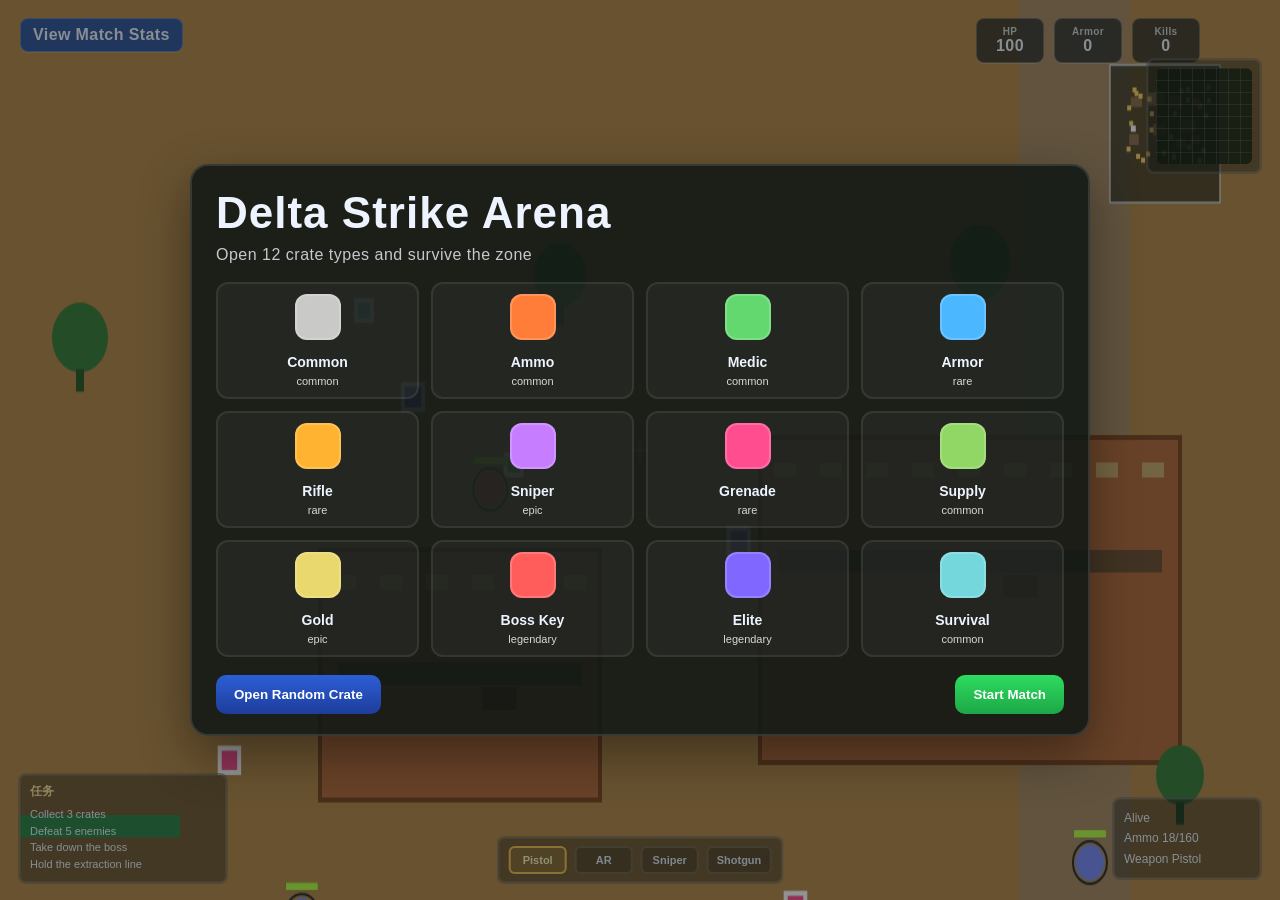
==== index.html @ 20d592be "Create a clean, deployable static Pages game project with correct filenames so GitHub Pages can buil" ====
<!DOCTYPE html>
<html lang="en">
  <head>
    <meta charset="UTF-8" />
    <meta name="viewport" content="width=device-width, initial-scale=1.0" />
    <title>Delta Strike Arena</title>
    <link rel="stylesheet" href="style.css" />
  </head>
  <body>
    <div id="game-shell">
      <canvas id="gameCanvas" width="1280" height="720"></canvas>

      <div id="hud" class="hidden-on-menu">
        <div class="top-left btn">View Match Stats</div>

        <div class="top-right stats-row">
          <div class="mini-stat"><span class="label">HP</span><span id="hpValue">100</span></div>
          <div class="mini-stat"><span class="label">Armor</span><span id="armorValue">0</span></div>
          <div class="mini-stat"><span class="label">Kills</span><span id="killValue">0</span></div>
        </div>

        <div id="missionBox" class="panel-box mission-box">
          <div class="panel-title">任务</div>
          <ul id="missionList"></ul>
        </div>

        <div class="weapon-bar panel-box">
          <div class="weapon-slot active" data-slot="0">Pistol</div>
          <div class="weapon-slot" data-slot="1">AR</div>
          <div class="weapon-slot" data-slot="2">Sniper</div>
          <div class="weapon-slot" data-slot="3">Shotgun</div>
        </div>

        <div class="side-panel panel-box">
          <div class="map-panel" id="mapPanel"></div>
        </div>

        <div class="status-panel panel-box">
          <div>Alive</div>
          <div>Ammo <span id="ammoValue">18</span></div>
          <div>Weapon <span id="weaponLabel">Pistol</span></div>
        </div>
      </div>

      <div id="startMenu" class="overlay visible">
        <div class="menu-panel">
          <h1>Delta Strike Arena</h1>
          <p class="subtitle">Open 12 crate types and survive the zone</p>

          <div id="crateList" class="crate-list"></div>

          <div class="menu-actions">
            <button id="openRandomBtn">Open Random Crate</button>
            <button id="startBtn" class="primary">Start Match</button>
          </div>
        </div>
      </div>

      <div id="gameOver" class="overlay hidden">
        <div class="menu-panel small-panel">
          <h2>Mission Failed</h2>
          <p id="gameOverText">You were eliminated.</p>
          <button id="restartBtn" class="primary">Retry</button>
        </div>
      </div>

      <div id="crateAnim" class="crate-anim hidden">
        <div class="crate-box">
          <div class="crate-lid"></div>
          <div class="crate-icon" id="crateAnimIcon"></div>
          <div class="crate-name" id="crateAnimName">Supply Crate</div>
          <div class="crate-reward" id="crateAnimReward">+ Ammo</div>
        </div>
      </div>
    </div>

    <script src="game.js"></script>
  </body>
</html>
---- style.css ----
:root {
  --bg-green: #7dc452;
  --panel-dark: rgba(20, 28, 25, 0.46);
  --panel-bright: rgba(43, 98, 185, 0.78);
  --gold: #ffca5d;
  --ui-line: rgba(255, 255, 255, 0.18);
  --text: #edf4ff;
}

* { box-sizing: border-box; }

html, body {
  margin: 0;
  width: 100%;
  height: 100%;
  overflow: hidden;
  background: #0c1a13;
  color: var(--text);
  font-family: Arial, Helvetica, sans-serif;
}

#game-shell {
  position: relative;
  width: 100vw;
  height: 100vh;
  background: linear-gradient(#8dc760, #7ec050);
}

#gameCanvas {
  display: block;
  width: 100vw;
  height: 100vh;
  background: #8ecf65;
}

#hud {
  position: absolute;
  inset: 0;
  pointer-events: none;
}

.top-left {
  position: absolute;
  top: 18px;
  left: 20px;
  z-index: 20;
}

.top-right {
  position: absolute;
  top: 18px;
  right: 80px;
  display: flex;
  gap: 10px;
  z-index: 20;
}

.stats-row {
  display: flex;
  align-items: center;
}

.btn,
.mini-stat {
  background: rgba(38, 81, 168, 0.9);
  border: 1px solid rgba(255,255,255,0.22);
  border-radius: 8px;
  color: var(--text);
  padding: 7px 12px;
  font-weight: 700;
  letter-spacing: 0.4px;
  box-shadow: 0 1px 0 rgba(255,255,255,0.16);
}

.mini-stat {
  min-width: 68px;
  text-align: center;
  background: rgba(26, 32, 37, 0.7);
}

.mini-stat .label {
  display: block;
  font-size: 10px;
  opacity: 0.82;
}

.panel-box {
  background: rgba(19, 25, 25, 0.42);
  border: 2px solid var(--ui-line);
  border-radius: 8px;
  box-shadow: inset 0 0 0 1px rgba(255,255,255,0.08);
}

.mission-box {
  position: absolute;
  left: 18px;
  bottom: 16px;
  width: 210px;
  padding: 8px 10px 10px;
  z-index: 20;
}

.panel-title {
  margin-bottom: 6px;
  font-size: 12px;
  font-weight: 700;
  color: #ffe59d;
}

#missionList {
  margin: 0;
  padding: 0;
  list-style: none;
  font-size: 11px;
  line-height: 1.5;
}

#missionList li.done {
  color: #9ef07c;
}

.weapon-bar {
  position: absolute;
  left: 50%;
  bottom: 16px;
  transform: translateX(-50%);
  display: flex;
  gap: 8px;
  padding: 8px 10px;
  pointer-events: auto;
  z-index: 20;
}

.weapon-slot {
  min-width: 58px;
  text-align: center;
  padding: 6px 8px;
  border-radius: 6px;
  border: 2px solid rgba(255,255,255,0.14);
  background: rgba(7, 13, 14, 0.2);
  color: #dfe7f5;
  font-size: 11px;
  font-weight: 700;
  cursor: pointer;
}

.weapon-slot.active {
  background: rgba(255, 196, 61, 0.18);
  border-color: rgba(255, 202, 93, 0.9);
  color: #fff5c7;
}

.side-panel {
  position: absolute;
  right: 18px;
  top: 58px;
  width: 116px;
  height: 116px;
  padding: 8px;
  z-index: 20;
}

.map-panel {
  width: 100%;
  height: 100%;
  border-radius: 6px;
  background:
    linear-gradient(rgba(255,255,255,0.12) 1px, transparent 1px),
    linear-gradient(90deg, rgba(255,255,255,0.12) 1px, transparent 1px),
    rgba(20, 32, 18, 0.8);
  background-size: 12px 12px, 12px 12px, 100% 100%;
  position: relative;
  overflow: hidden;
}

.map-panel::before,
.map-panel::after {
  content: "";
  position: absolute;
  inset: 0;
}

.status-panel {
  position: absolute;
  right: 18px;
  bottom: 20px;
  width: 150px;
  padding: 9px 10px;
  z-index: 20;
  font-size: 12px;
  line-height: 1.7;
}

.overlay {
  position: absolute;
  inset: 0;
  display: flex;
  align-items: center;
  justify-content: center;
  background: rgba(11, 16, 15, 0.45);
  z-index: 30;
}

.overlay.hidden {
  display: none;
}

.menu-panel {
  width: min(900px, 82vw);
  background: rgba(18, 25, 21, 0.88);
  border-radius: 18px;
  border: 2px solid rgba(255,255,255,0.12);
  box-shadow: 0 18px 50px rgba(0, 0, 0, 0.38);
  padding: 22px 24px 20px;
}

.menu-panel h1,
.menu-panel h2 {
  margin: 0 0 8px;
  font-size: clamp(28px, 4vw, 44px);
  letter-spacing: 1px;
}

.subtitle {
  margin: 0 0 18px;
  opacity: 0.8;
  letter-spacing: 0.5px;
}

.crate-list {
  display: grid;
  grid-template-columns: repeat(4, minmax(130px, 1fr));
  gap: 12px;
}

.crate-card {
  background: rgba(255,255,255,0.04);
  border: 2px solid rgba(255,255,255,0.08);
  border-radius: 12px;
  padding: 10px 8px;
  text-align: center;
  cursor: pointer;
  transition: transform 0.18s ease, border-color 0.18s ease, box-shadow 0.18s ease;
}

.crate-card:hover {
  transform: translateY(-2px);
  border-color: rgba(255, 214, 96, 0.9);
  box-shadow: 0 8px 16px rgba(255, 214, 96, 0.14);
}

.crate-icon {
  width: 42px;
  height: 42px;
  display: inline-block;
  border-radius: 12px;
  box-shadow: inset 0 0 0 2px rgba(255,255,255,0.12);
  margin-bottom: 8px;
}

.crate-card h3 {
  margin: 0 0 5px;
  font-size: 14px;
}

.crate-card p {
  margin: 0;
  color: rgba(255,255,255,0.82);
  font-size: 11px;
}

.menu-actions {
  display: flex;
  justify-content: space-between;
  gap: 12px;
  margin-top: 18px;
}

button {
  border: none;
  border-radius: 10px;
  padding: 12px 18px;
  font-weight: 700;
  color: white;
  background: linear-gradient(#2d5ed6, #1d3d9b);
  cursor: pointer;
}

button.primary {
  background: linear-gradient(#2ddc5f, #1da747);
}

button:hover {
  filter: brightness(1.08);
}

.small-panel {
  width: 420px;
}

.crate-anim {
  position: absolute;
  inset: 0;
  display: flex;
  align-items: center;
  justify-content: center;
  pointer-events: none;
  z-index: 40;
}

.crate-anim.hidden {
  display: none;
}

.crate-box {
  position: relative;
  width: 160px;
  height: 130px;
  background: linear-gradient(#c58b3e, #8f5627);
  border: 3px solid rgba(255,255,255,0.18);
  border-radius: 12px;
  box-shadow: 0 20px 50px rgba(0,0,0,0.25);
  display: flex;
  align-items: center;
  justify-content: center;
  flex-direction: column;
  transform-origin: center;
  animation: crateOpen 1.1s ease forwards;
}

.crate-lid {
  position: absolute;
  top: -18px;
  left: 12px;
  right: 12px;
  height: 26px;
  border-radius: 8px;
  background: linear-gradient(#d7a657, #9a6427);
  box-shadow: inset 0 0 0 2px rgba(255,255,255,0.12);
  transform-origin: center bottom;
  animation: crateLid 1.1s ease forwards;
}

.crate-icon {
  width: 46px;
  height: 46px;
  border-radius: 12px;
  background: linear-gradient(#7ae2ff, #2fa0ff);
  box-shadow: inset 0 0 0 2px rgba(255,255,255,0.18);
  margin-bottom: 10px;
}

.crate-name {
  font-weight: 700;
  font-size: 14px;
  color: #fffde9;
}

.crate-reward {
  font-size: 12px;
  color: #f8f7d4;
  margin-top: 4px;
}

@keyframes crateOpen {
  0% { transform: scale(0.6) translateY(18px); opacity: 0; }
  20% { opacity: 1; }
  40% { transform: scale(1.04) rotate(-2deg); }
  70% { transform: scale(1) rotate(2deg); }
  100% { transform: scale(1) translateY(0); opacity: 1; }
}

@keyframes crateLid {
  0% { transform: rotate(0deg); }
  30% { transform: rotate(-50deg) translateX(-8px); }
  100% { transform: rotate(-58deg) translate(-12px, -5px); }
}

@media (max-width: 900px) {
  .crate-list { grid-template-columns: repeat(2, minmax(120px, 1fr)); }
}
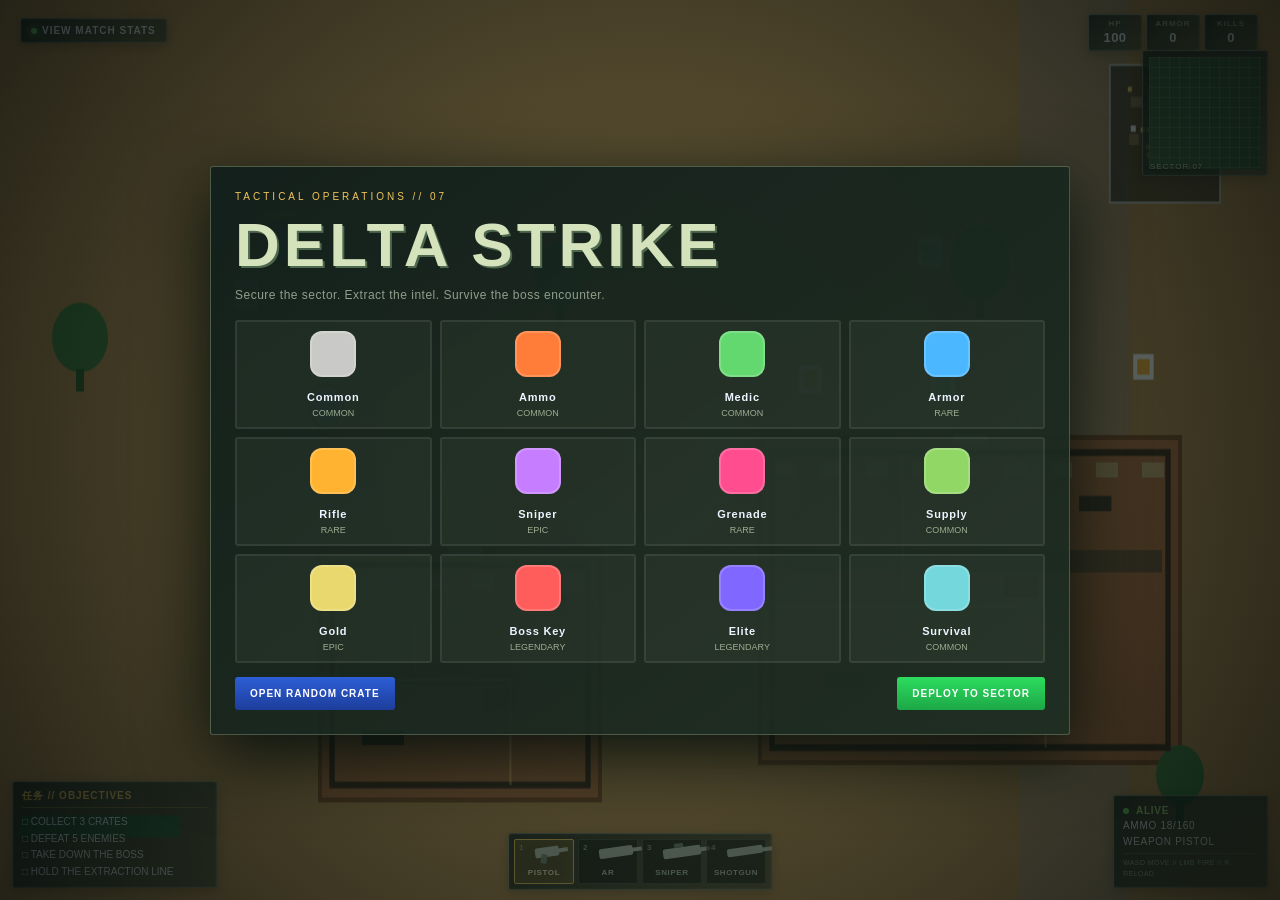
==== commit 1c3aed33: "Refine tactical visual style with realistic room plans, battlefield cover, compact HUD, weapon glyph" ====
--- a/index.html
+++ b/index.html
@@ -1,79 +1,37 @@
 <!DOCTYPE html>
 <html lang="en">
-  <head>
-    <meta charset="UTF-8" />
-    <meta name="viewport" content="width=device-width, initial-scale=1.0" />
-    <title>Delta Strike Arena</title>
-    <link rel="stylesheet" href="style.css" />
-  </head>
-  <body>
-    <div id="game-shell">
-      <canvas id="gameCanvas" width="1280" height="720"></canvas>
-
-      <div id="hud" class="hidden-on-menu">
-        <div class="top-left btn">View Match Stats</div>
-
-        <div class="top-right stats-row">
-          <div class="mini-stat"><span class="label">HP</span><span id="hpValue">100</span></div>
-          <div class="mini-stat"><span class="label">Armor</span><span id="armorValue">0</span></div>
-          <div class="mini-stat"><span class="label">Kills</span><span id="killValue">0</span></div>
-        </div>
-
-        <div id="missionBox" class="panel-box mission-box">
-          <div class="panel-title">任务</div>
-          <ul id="missionList"></ul>
-        </div>
-
-        <div class="weapon-bar panel-box">
-          <div class="weapon-slot active" data-slot="0">Pistol</div>
-          <div class="weapon-slot" data-slot="1">AR</div>
-          <div class="weapon-slot" data-slot="2">Sniper</div>
-          <div class="weapon-slot" data-slot="3">Shotgun</div>
-        </div>
-
-        <div class="side-panel panel-box">
-          <div class="map-panel" id="mapPanel"></div>
-        </div>
-
-        <div class="status-panel panel-box">
-          <div>Alive</div>
-          <div>Ammo <span id="ammoValue">18</span></div>
-          <div>Weapon <span id="weaponLabel">Pistol</span></div>
-        </div>
+<head>
+  <meta charset="UTF-8" />
+  <meta name="viewport" content="width=device-width, initial-scale=1.0" />
+  <title>Delta Strike Arena</title>
+  <link rel="stylesheet" href="style.css" />
+  <link rel="stylesheet" href="tactical.css" />
+</head>
+<body>
+  <div id="game-shell">
+    <canvas id="gameCanvas" width="1280" height="720"></canvas>
+    <div id="hud" class="hidden-on-menu">
+      <div class="top-left btn"><span class="hud-dot"></span>View Match Stats</div>
+      <div class="top-right stats-row">
+        <div class="mini-stat"><span class="label">HP</span><span id="hpValue">100</span></div>
+        <div class="mini-stat"><span class="label">Armor</span><span id="armorValue">0</span></div>
+        <div class="mini-stat"><span class="label">Kills</span><span id="killValue">0</span></div>
       </div>
-
-      <div id="startMenu" class="overlay visible">
-        <div class="menu-panel">
-          <h1>Delta Strike Arena</h1>
-          <p class="subtitle">Open 12 crate types and survive the zone</p>
-
-          <div id="crateList" class="crate-list"></div>
-
-          <div class="menu-actions">
-            <button id="openRandomBtn">Open Random Crate</button>
-            <button id="startBtn" class="primary">Start Match</button>
-          </div>
-        </div>
+      <div id="missionBox" class="panel-box mission-box"><div class="panel-title">任务 // OBJECTIVES</div><ul id="missionList"></ul></div>
+      <div class="weapon-bar panel-box">
+        <div class="weapon-slot active" data-slot="0"><b>1</b><span class="weapon-glyph pistol-glyph"></span><small>Pistol</small></div>
+        <div class="weapon-slot" data-slot="1"><b>2</b><span class="weapon-glyph rifle-glyph"></span><small>AR</small></div>
+        <div class="weapon-slot" data-slot="2"><b>3</b><span class="weapon-glyph sniper-glyph"></span><small>Sniper</small></div>
+        <div class="weapon-slot" data-slot="3"><b>4</b><span class="weapon-glyph shotgun-glyph"></span><small>Shotgun</small></div>
       </div>
-
-      <div id="gameOver" class="overlay hidden">
-        <div class="menu-panel small-panel">
-          <h2>Mission Failed</h2>
-          <p id="gameOverText">You were eliminated.</p>
-          <button id="restartBtn" class="primary">Retry</button>
-        </div>
-      </div>
-
-      <div id="crateAnim" class="crate-anim hidden">
-        <div class="crate-box">
-          <div class="crate-lid"></div>
-          <div class="crate-icon" id="crateAnimIcon"></div>
-          <div class="crate-name" id="crateAnimName">Supply Crate</div>
-          <div class="crate-reward" id="crateAnimReward">+ Ammo</div>
-        </div>
-      </div>
+      <div class="side-panel panel-box"><div class="map-panel" id="mapPanel"></div><span class="map-caption">SECTOR 07</span></div>
+      <div class="status-panel panel-box"><div class="alive-line"><i></i> ALIVE</div><div>AMMO <span id="ammoValue">18</span></div><div>WEAPON <span id="weaponLabel">Pistol</span></div><div class="reload-hint">WASD MOVE // LMB FIRE // R RELOAD</div></div>
     </div>
-
-    <script src="game.js"></script>
-  </body>
+    <div id="startMenu" class="overlay visible"><div class="menu-panel"><div class="eyebrow">TACTICAL OPERATIONS // 07</div><h1>DELTA STRIKE</h1><p class="subtitle">Secure the sector. Extract the intel. Survive the boss encounter.</p><div id="crateList" class="crate-list"></div><div class="menu-actions"><button id="openRandomBtn">OPEN RANDOM CRATE</button><button id="startBtn" class="primary">DEPLOY TO SECTOR</button></div></div></div>
+    <div id="gameOver" class="overlay hidden"><div class="menu-panel small-panel"><div class="eyebrow">COMBAT REPORT</div><h2>MISSION FAILED</h2><p id="gameOverText">You were eliminated.</p><button id="restartBtn" class="primary">REDEPLOY</button></div></div>
+    <div id="crateAnim" class="crate-anim hidden"><div class="crate-box"><div class="crate-lid"></div><div class="crate-icon" id="crateAnimIcon"></div><div class="crate-name" id="crateAnimName">Supply Crate</div><div class="crate-reward" id="crateAnimReward">+ Ammo</div></div></div>
+  </div>
+  <script src="game.js"></script>
+  <script src="enhancement.js"></script>
+</body>
 </html>
--- a/tactical.css
+++ b/tactical.css
@@ -0,0 +1,54 @@
+:root {
+  --tactical-ink: #101817;
+  --tactical-panel: rgba(17, 27, 25, .78);
+  --tactical-line: rgba(224, 239, 207, .3);
+  --tactical-green: #a5c96c;
+  --tactical-amber: #f0c45b;
+  --tactical-red: #df5a4f;
+}
+
+#game-shell { background: #263f2f; }
+#gameCanvas { image-rendering: auto; }
+#hud { font-family: "Trebuchet MS", Arial, sans-serif; text-transform: uppercase; }
+.hidden-on-menu { opacity: 1; transition: opacity .2s; }
+
+.btn, .mini-stat, .panel-box {
+  background: linear-gradient(135deg, rgba(18,31,28,.86), rgba(41,59,45,.62));
+  border: 1px solid var(--tactical-line);
+  border-radius: 3px;
+  box-shadow: 0 3px 12px rgba(0,0,0,.24), inset 0 0 0 1px rgba(255,255,255,.04);
+}
+.btn { padding: 6px 10px; font-size: 10px; letter-spacing: 1px; }
+.hud-dot { display:inline-block; width:6px; height:6px; margin-right:5px; background:#6dd36f; border-radius:50%; box-shadow:0 0 8px #6dd36f; }
+.top-right { right: 22px; top: 14px; gap: 4px; }
+.mini-stat { min-width: 54px; padding: 4px 7px; border-radius: 3px; }
+.mini-stat .label { font-size: 8px; color: #aec899; letter-spacing: 1px; }
+.mini-stat span:last-child { font-size: 13px; }
+
+.mission-box { left: 12px; bottom: 12px; width: 205px; padding: 7px 9px; }
+.panel-title { color: var(--tactical-amber); font-size: 10px; letter-spacing: 1px; border-bottom: 1px solid rgba(240,196,91,.3); padding-bottom: 4px; }
+#missionList { font-size: 10px; line-height: 1.65; }
+#missionList li::before { content: "□ "; color: #d9e2c1; }
+#missionList li.done::before { content: "■ "; color: #7ed36f; }
+
+.side-panel { right: 12px; top: 50px; width: 126px; height: 126px; padding: 6px; border-radius: 3px; }
+.map-panel { border-radius: 1px; background-color: #355a39; background-size: 10px 10px, 10px 10px, 100% 100%; }
+.map-caption { position:absolute; left:7px; bottom:4px; color:#dce8bd; font-size:8px; letter-spacing:1px; text-shadow:0 1px 2px #000; }
+.status-panel { right: 12px; bottom: 12px; width: 155px; padding: 7px 9px; font-size: 10px; line-height: 1.55; letter-spacing: .7px; }
+.alive-line { color:#a6d875; font-weight:700; }.alive-line i { display:inline-block; width:6px; height:6px; background:#76d46b; border-radius:50%; margin-right:4px; }
+.reload-hint { margin-top:4px; padding-top:4px; border-top:1px solid rgba(255,255,255,.14); color:#9eb49d; font-size:7px; letter-spacing:.4px; }
+
+.weapon-bar { bottom: 10px; padding: 5px; gap: 4px; border-radius: 3px; }
+.weapon-slot { position:relative; min-width:60px; height:45px; padding:3px 5px; border-radius:2px; border:1px solid rgba(255,255,255,.16); background:rgba(5,12,11,.48); color:#bcc9b6; }
+.weapon-slot b { position:absolute; left:4px; top:3px; color:#839881; font-size:8px; }.weapon-slot small { display:block; margin-top:25px; font-size:8px; letter-spacing:.6px; }
+.weapon-slot.active { border-color:var(--tactical-amber); background:rgba(160,117,37,.3); color:#fff2bf; box-shadow: inset 0 0 14px rgba(240,196,91,.12); }
+.weapon-glyph { position:absolute; left:20px; top:7px; width:28px; height:10px; display:block; background:#c7d2bf; border-radius:2px; transform:rotate(-8deg); opacity:.9; }
+.weapon-glyph::after { content:""; position:absolute; right:-9px; top:3px; width:10px; height:4px; background:#c7d2bf; }
+.pistol-glyph { width:24px; }.pistol-glyph::before { content:""; position:absolute; left:5px; top:7px; width:6px; height:9px; background:#7d8d7e; transform:rotate(18deg); }.rifle-glyph { width:34px; }.sniper-glyph { width:38px; }.sniper-glyph::before { content:""; position:absolute; left:12px; top:-4px; width:9px; height:4px; background:#7d8d7e; }.shotgun-glyph { width:36px; height:8px; }
+
+.overlay { background: radial-gradient(circle at center, rgba(36,57,42,.45), rgba(5,12,11,.82)); }
+.menu-panel { width:min(860px,86vw); padding:24px; border:1px solid rgba(197,216,166,.3); border-radius:3px; background:linear-gradient(145deg,rgba(18,31,27,.96),rgba(30,45,34,.94)); box-shadow:0 20px 70px #07100c; }
+.menu-panel h1, .menu-panel h2 { font-family:Impact, "Arial Black", sans-serif; letter-spacing:4px; color:#d5e3bd; text-shadow:2px 2px #4e684d; }.menu-panel h1 { font-size:clamp(34px,6vw,62px); }.menu-panel h2 { font-size:32px; }
+.eyebrow { color:var(--tactical-amber); font-size:10px; letter-spacing:3px; margin-bottom:7px; }.subtitle { color:#afbea7; font-size:12px; }
+.crate-list { gap:8px; }.crate-card { border-radius:3px; padding:9px 6px; background:rgba(190,210,168,.05); }.crate-card:hover { border-color:var(--tactical-amber); }.crate-card h3 { font-size:11px; letter-spacing:.8px; }.crate-card p { font-size:9px; color:#9cad91; text-transform:uppercase; }
+button { border-radius:3px; text-transform:uppercase; letter-spacing:1px; font-size:10px; padding:11px 15px; }.menu-actions { margin-top:14px; }.crate-anim .crate-box { border-radius:3px; }
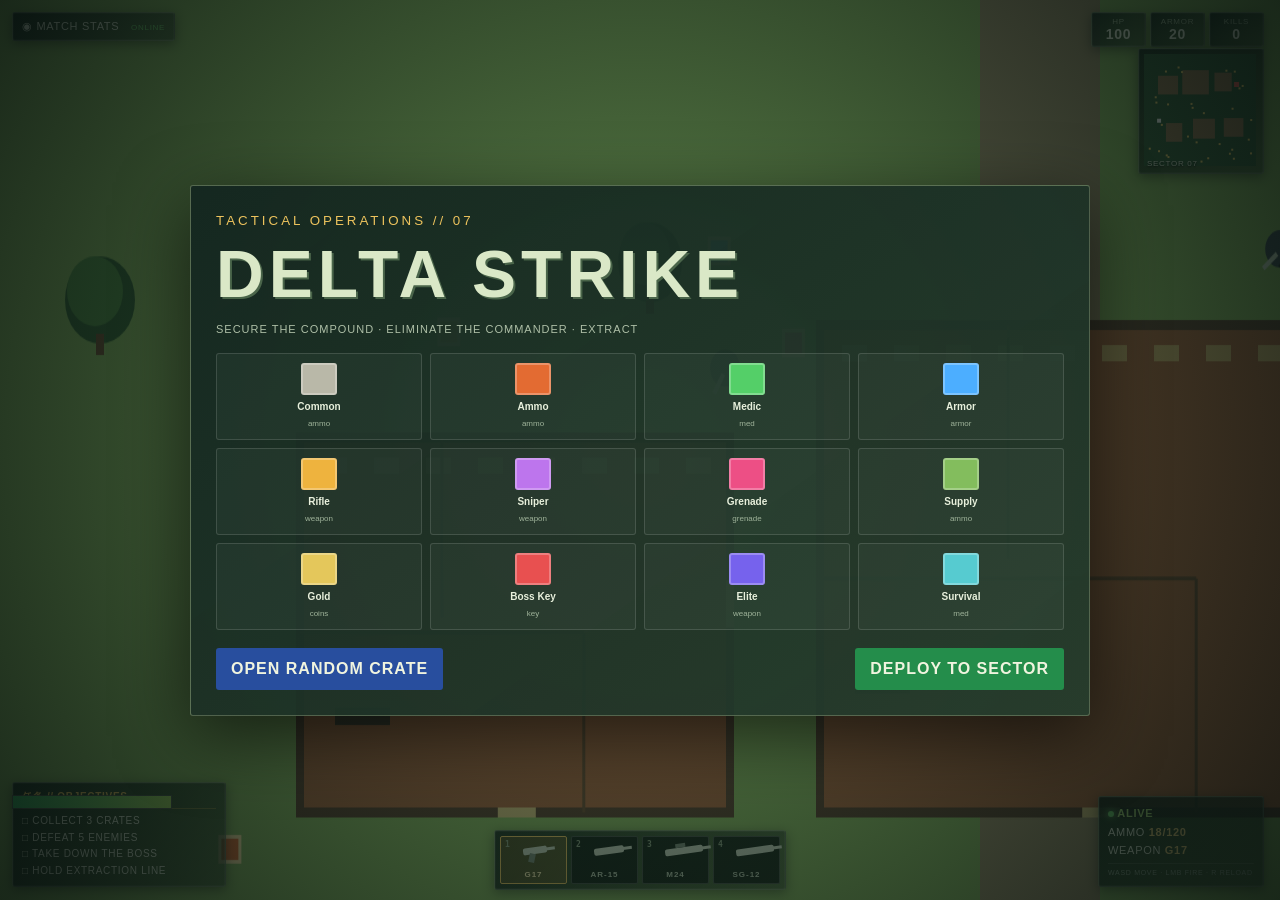
==== commit 36c970b3: "Build a cohesive tactical compound map and improve HUD, boss combat silhouette, weapon silhouettes, " ====
--- a/index.html
+++ b/index.html
@@ -3,35 +3,34 @@
 <head>
   <meta charset="UTF-8" />
   <meta name="viewport" content="width=device-width, initial-scale=1.0" />
-  <title>Delta Strike Arena</title>
+  <title>Delta Strike // Sector 07</title>
   <link rel="stylesheet" href="style.css" />
-  <link rel="stylesheet" href="tactical.css" />
 </head>
 <body>
-  <div id="game-shell">
-    <canvas id="gameCanvas" width="1280" height="720"></canvas>
-    <div id="hud" class="hidden-on-menu">
-      <div class="top-left btn"><span class="hud-dot"></span>View Match Stats</div>
-      <div class="top-right stats-row">
-        <div class="mini-stat"><span class="label">HP</span><span id="hpValue">100</span></div>
-        <div class="mini-stat"><span class="label">Armor</span><span id="armorValue">0</span></div>
-        <div class="mini-stat"><span class="label">Kills</span><span id="killValue">0</span></div>
-      </div>
-      <div id="missionBox" class="panel-box mission-box"><div class="panel-title">任务 // OBJECTIVES</div><ul id="missionList"></ul></div>
-      <div class="weapon-bar panel-box">
-        <div class="weapon-slot active" data-slot="0"><b>1</b><span class="weapon-glyph pistol-glyph"></span><small>Pistol</small></div>
-        <div class="weapon-slot" data-slot="1"><b>2</b><span class="weapon-glyph rifle-glyph"></span><small>AR</small></div>
-        <div class="weapon-slot" data-slot="2"><b>3</b><span class="weapon-glyph sniper-glyph"></span><small>Sniper</small></div>
-        <div class="weapon-slot" data-slot="3"><b>4</b><span class="weapon-glyph shotgun-glyph"></span><small>Shotgun</small></div>
-      </div>
-      <div class="side-panel panel-box"><div class="map-panel" id="mapPanel"></div><span class="map-caption">SECTOR 07</span></div>
-      <div class="status-panel panel-box"><div class="alive-line"><i></i> ALIVE</div><div>AMMO <span id="ammoValue">18</span></div><div>WEAPON <span id="weaponLabel">Pistol</span></div><div class="reload-hint">WASD MOVE // LMB FIRE // R RELOAD</div></div>
+<div id="game-shell">
+  <canvas id="gameCanvas" width="1280" height="720"></canvas>
+  <div id="hud">
+    <div class="top-left hud-card">◉ MATCH STATS <span class="online">ONLINE</span></div>
+    <div class="top-right">
+      <div class="stat"><small>HP</small><b id="hpValue">100</b></div>
+      <div class="stat"><small>ARMOR</small><b id="armorValue">0</b></div>
+      <div class="stat"><small>KILLS</small><b id="killValue">0</b></div>
     </div>
-    <div id="startMenu" class="overlay visible"><div class="menu-panel"><div class="eyebrow">TACTICAL OPERATIONS // 07</div><h1>DELTA STRIKE</h1><p class="subtitle">Secure the sector. Extract the intel. Survive the boss encounter.</p><div id="crateList" class="crate-list"></div><div class="menu-actions"><button id="openRandomBtn">OPEN RANDOM CRATE</button><button id="startBtn" class="primary">DEPLOY TO SECTOR</button></div></div></div>
-    <div id="gameOver" class="overlay hidden"><div class="menu-panel small-panel"><div class="eyebrow">COMBAT REPORT</div><h2>MISSION FAILED</h2><p id="gameOverText">You were eliminated.</p><button id="restartBtn" class="primary">REDEPLOY</button></div></div>
-    <div id="crateAnim" class="crate-anim hidden"><div class="crate-box"><div class="crate-lid"></div><div class="crate-icon" id="crateAnimIcon"></div><div class="crate-name" id="crateAnimName">Supply Crate</div><div class="crate-reward" id="crateAnimReward">+ Ammo</div></div></div>
+    <div class="mission hud-card"><strong>任务 // OBJECTIVES</strong><ul id="missionList"></ul></div>
+    <div class="weapon-bar hud-card">
+      <button class="weapon active" data-weapon="pistol"><kbd>1</kbd><i class="icon pistol"></i><span>G17</span></button>
+      <button class="weapon" data-weapon="rifle"><kbd>2</kbd><i class="icon rifle"></i><span>AR-15</span></button>
+      <button class="weapon" data-weapon="sniper"><kbd>3</kbd><i class="icon sniper"></i><span>M24</span></button>
+      <button class="weapon" data-weapon="shotgun"><kbd>4</kbd><i class="icon shotgun"></i><span>SG-12</span></button>
+    </div>
+    <div class="radar hud-card"><canvas id="radar" width="112" height="112"></canvas><label>SECTOR 07</label></div>
+    <div class="status hud-card"><b><em></em> ALIVE</b><span>AMMO <strong id="ammoValue">18/120</strong></span><span>WEAPON <strong id="weaponLabel">G17</strong></span><small>WASD MOVE · LMB FIRE · R RELOAD</small></div>
+    <div class="health"><span id="healthBar"></span></div>
   </div>
-  <script src="game.js"></script>
-  <script src="enhancement.js"></script>
+  <div id="startMenu" class="overlay"><section class="menu"><small>TACTICAL OPERATIONS // 07</small><h1>DELTA STRIKE</h1><p>SECURE THE COMPOUND · ELIMINATE THE COMMANDER · EXTRACT</p><div id="crateList" class="crates"></div><div class="actions"><button id="openRandomBtn">OPEN RANDOM CRATE</button><button id="startBtn" class="primary">DEPLOY TO SECTOR</button></div></section></div>
+  <div id="gameOver" class="overlay hidden"><section class="menu"><small>COMBAT REPORT</small><h2>MISSION FAILED</h2><p id="gameOverText">Operator down.</p><button id="restartBtn" class="primary">REDEPLOY</button></section></div>
+  <div id="crateAnim" class="crate-anim hidden"><div class="loot-box"><div class="lid"></div><div id="crateAnimIcon"></div><b id="crateAnimName">SUPPLY CRATE</b><span id="crateAnimReward">+ AMMO</span></div></div>
+</div>
+<script src="game.js"></script>
 </body>
 </html>
--- a/style.css
+++ b/style.css
@@ -1,381 +1 @@
-:root {
-  --bg-green: #7dc452;
-  --panel-dark: rgba(20, 28, 25, 0.46);
-  --panel-bright: rgba(43, 98, 185, 0.78);
-  --gold: #ffca5d;
-  --ui-line: rgba(255, 255, 255, 0.18);
-  --text: #edf4ff;
-}
-
-* { box-sizing: border-box; }
-
-html, body {
-  margin: 0;
-  width: 100%;
-  height: 100%;
-  overflow: hidden;
-  background: #0c1a13;
-  color: var(--text);
-  font-family: Arial, Helvetica, sans-serif;
-}
-
-#game-shell {
-  position: relative;
-  width: 100vw;
-  height: 100vh;
-  background: linear-gradient(#8dc760, #7ec050);
-}
-
-#gameCanvas {
-  display: block;
-  width: 100vw;
-  height: 100vh;
-  background: #8ecf65;
-}
-
-#hud {
-  position: absolute;
-  inset: 0;
-  pointer-events: none;
-}
-
-.top-left {
-  position: absolute;
-  top: 18px;
-  left: 20px;
-  z-index: 20;
-}
-
-.top-right {
-  position: absolute;
-  top: 18px;
-  right: 80px;
-  display: flex;
-  gap: 10px;
-  z-index: 20;
-}
-
-.stats-row {
-  display: flex;
-  align-items: center;
-}
-
-.btn,
-.mini-stat {
-  background: rgba(38, 81, 168, 0.9);
-  border: 1px solid rgba(255,255,255,0.22);
-  border-radius: 8px;
-  color: var(--text);
-  padding: 7px 12px;
-  font-weight: 700;
-  letter-spacing: 0.4px;
-  box-shadow: 0 1px 0 rgba(255,255,255,0.16);
-}
-
-.mini-stat {
-  min-width: 68px;
-  text-align: center;
-  background: rgba(26, 32, 37, 0.7);
-}
-
-.mini-stat .label {
-  display: block;
-  font-size: 10px;
-  opacity: 0.82;
-}
-
-.panel-box {
-  background: rgba(19, 25, 25, 0.42);
-  border: 2px solid var(--ui-line);
-  border-radius: 8px;
-  box-shadow: inset 0 0 0 1px rgba(255,255,255,0.08);
-}
-
-.mission-box {
-  position: absolute;
-  left: 18px;
-  bottom: 16px;
-  width: 210px;
-  padding: 8px 10px 10px;
-  z-index: 20;
-}
-
-.panel-title {
-  margin-bottom: 6px;
-  font-size: 12px;
-  font-weight: 700;
-  color: #ffe59d;
-}
-
-#missionList {
-  margin: 0;
-  padding: 0;
-  list-style: none;
-  font-size: 11px;
-  line-height: 1.5;
-}
-
-#missionList li.done {
-  color: #9ef07c;
-}
-
-.weapon-bar {
-  position: absolute;
-  left: 50%;
-  bottom: 16px;
-  transform: translateX(-50%);
-  display: flex;
-  gap: 8px;
-  padding: 8px 10px;
-  pointer-events: auto;
-  z-index: 20;
-}
-
-.weapon-slot {
-  min-width: 58px;
-  text-align: center;
-  padding: 6px 8px;
-  border-radius: 6px;
-  border: 2px solid rgba(255,255,255,0.14);
-  background: rgba(7, 13, 14, 0.2);
-  color: #dfe7f5;
-  font-size: 11px;
-  font-weight: 700;
-  cursor: pointer;
-}
-
-.weapon-slot.active {
-  background: rgba(255, 196, 61, 0.18);
-  border-color: rgba(255, 202, 93, 0.9);
-  color: #fff5c7;
-}
-
-.side-panel {
-  position: absolute;
-  right: 18px;
-  top: 58px;
-  width: 116px;
-  height: 116px;
-  padding: 8px;
-  z-index: 20;
-}
-
-.map-panel {
-  width: 100%;
-  height: 100%;
-  border-radius: 6px;
-  background:
-    linear-gradient(rgba(255,255,255,0.12) 1px, transparent 1px),
-    linear-gradient(90deg, rgba(255,255,255,0.12) 1px, transparent 1px),
-    rgba(20, 32, 18, 0.8);
-  background-size: 12px 12px, 12px 12px, 100% 100%;
-  position: relative;
-  overflow: hidden;
-}
-
-.map-panel::before,
-.map-panel::after {
-  content: "";
-  position: absolute;
-  inset: 0;
-}
-
-.status-panel {
-  position: absolute;
-  right: 18px;
-  bottom: 20px;
-  width: 150px;
-  padding: 9px 10px;
-  z-index: 20;
-  font-size: 12px;
-  line-height: 1.7;
-}
-
-.overlay {
-  position: absolute;
-  inset: 0;
-  display: flex;
-  align-items: center;
-  justify-content: center;
-  background: rgba(11, 16, 15, 0.45);
-  z-index: 30;
-}
-
-.overlay.hidden {
-  display: none;
-}
-
-.menu-panel {
-  width: min(900px, 82vw);
-  background: rgba(18, 25, 21, 0.88);
-  border-radius: 18px;
-  border: 2px solid rgba(255,255,255,0.12);
-  box-shadow: 0 18px 50px rgba(0, 0, 0, 0.38);
-  padding: 22px 24px 20px;
-}
-
-.menu-panel h1,
-.menu-panel h2 {
-  margin: 0 0 8px;
-  font-size: clamp(28px, 4vw, 44px);
-  letter-spacing: 1px;
-}
-
-.subtitle {
-  margin: 0 0 18px;
-  opacity: 0.8;
-  letter-spacing: 0.5px;
-}
-
-.crate-list {
-  display: grid;
-  grid-template-columns: repeat(4, minmax(130px, 1fr));
-  gap: 12px;
-}
-
-.crate-card {
-  background: rgba(255,255,255,0.04);
-  border: 2px solid rgba(255,255,255,0.08);
-  border-radius: 12px;
-  padding: 10px 8px;
-  text-align: center;
-  cursor: pointer;
-  transition: transform 0.18s ease, border-color 0.18s ease, box-shadow 0.18s ease;
-}
-
-.crate-card:hover {
-  transform: translateY(-2px);
-  border-color: rgba(255, 214, 96, 0.9);
-  box-shadow: 0 8px 16px rgba(255, 214, 96, 0.14);
-}
-
-.crate-icon {
-  width: 42px;
-  height: 42px;
-  display: inline-block;
-  border-radius: 12px;
-  box-shadow: inset 0 0 0 2px rgba(255,255,255,0.12);
-  margin-bottom: 8px;
-}
-
-.crate-card h3 {
-  margin: 0 0 5px;
-  font-size: 14px;
-}
-
-.crate-card p {
-  margin: 0;
-  color: rgba(255,255,255,0.82);
-  font-size: 11px;
-}
-
-.menu-actions {
-  display: flex;
-  justify-content: space-between;
-  gap: 12px;
-  margin-top: 18px;
-}
-
-button {
-  border: none;
-  border-radius: 10px;
-  padding: 12px 18px;
-  font-weight: 700;
-  color: white;
-  background: linear-gradient(#2d5ed6, #1d3d9b);
-  cursor: pointer;
-}
-
-button.primary {
-  background: linear-gradient(#2ddc5f, #1da747);
-}
-
-button:hover {
-  filter: brightness(1.08);
-}
-
-.small-panel {
-  width: 420px;
-}
-
-.crate-anim {
-  position: absolute;
-  inset: 0;
-  display: flex;
-  align-items: center;
-  justify-content: center;
-  pointer-events: none;
-  z-index: 40;
-}
-
-.crate-anim.hidden {
-  display: none;
-}
-
-.crate-box {
-  position: relative;
-  width: 160px;
-  height: 130px;
-  background: linear-gradient(#c58b3e, #8f5627);
-  border: 3px solid rgba(255,255,255,0.18);
-  border-radius: 12px;
-  box-shadow: 0 20px 50px rgba(0,0,0,0.25);
-  display: flex;
-  align-items: center;
-  justify-content: center;
-  flex-direction: column;
-  transform-origin: center;
-  animation: crateOpen 1.1s ease forwards;
-}
-
-.crate-lid {
-  position: absolute;
-  top: -18px;
-  left: 12px;
-  right: 12px;
-  height: 26px;
-  border-radius: 8px;
-  background: linear-gradient(#d7a657, #9a6427);
-  box-shadow: inset 0 0 0 2px rgba(255,255,255,0.12);
-  transform-origin: center bottom;
-  animation: crateLid 1.1s ease forwards;
-}
-
-.crate-icon {
-  width: 46px;
-  height: 46px;
-  border-radius: 12px;
-  background: linear-gradient(#7ae2ff, #2fa0ff);
-  box-shadow: inset 0 0 0 2px rgba(255,255,255,0.18);
-  margin-bottom: 10px;
-}
-
-.crate-name {
-  font-weight: 700;
-  font-size: 14px;
-  color: #fffde9;
-}
-
-.crate-reward {
-  font-size: 12px;
-  color: #f8f7d4;
-  margin-top: 4px;
-}
-
-@keyframes crateOpen {
-  0% { transform: scale(0.6) translateY(18px); opacity: 0; }
-  20% { opacity: 1; }
-  40% { transform: scale(1.04) rotate(-2deg); }
-  70% { transform: scale(1) rotate(2deg); }
-  100% { transform: scale(1) translateY(0); opacity: 1; }
-}
-
-@keyframes crateLid {
-  0% { transform: rotate(0deg); }
-  30% { transform: rotate(-50deg) translateX(-8px); }
-  100% { transform: rotate(-58deg) translate(-12px, -5px); }
-}
-
-@media (max-width: 900px) {
-  .crate-list { grid-template-columns: repeat(2, minmax(120px, 1fr)); }
-}
+:root{--ink:#101916;--panel:rgba(14,25,22,.78);--line:rgba(211,230,190,.32);--green:#a9cd73;--amber:#edc35d;--red:#e05a4e}*{box-sizing:border-box}html,body{margin:0;width:100%;height:100%;overflow:hidden;background:#101b16;color:#e8f0dc;font-family:Arial,Helvetica,sans-serif}#game-shell{position:relative;width:100vw;height:100vh;background:#6f9950}canvas{display:block;width:100vw;height:100vh;image-rendering:auto}#hud{position:absolute;inset:0;text-transform:uppercase;pointer-events:none;font-size:11px;letter-spacing:.7px}.top-left{position:absolute;left:12px;top:12px}.top-right{position:absolute;right:16px;top:12px;display:flex;gap:4px}.hud-card,.stat{background:linear-gradient(135deg,rgba(11,25,21,.88),rgba(48,68,45,.65));border:1px solid var(--line);border-radius:3px;box-shadow:0 3px 12px #1117,inset 0 0 0 1px #fff1}.hud-card{padding:7px 9px}.online{margin-left:8px;color:#75dc70;font-size:8px}.stat{min-width:55px;padding:4px 8px;text-align:center}.stat small{display:block;color:#a8bd9c;font-size:8px}.stat b{font-size:14px}.mission{position:absolute;left:12px;bottom:13px;width:214px}.mission strong{color:var(--amber);font-size:10px;border-bottom:1px solid #edc35d55;display:block;padding-bottom:4px}.mission ul{list-style:none;margin:4px 0 0;padding:0;line-height:1.65;font-size:10px}.mission li::before{content:'□ ';color:#dce7c9}.mission li.done{color:#83dc73}.mission li.done::before{content:'■ '}.weapon-bar{position:absolute;bottom:10px;left:50%;transform:translateX(-50%);display:flex;gap:4px;padding:5px;pointer-events:auto}.weapon{position:relative;width:67px;height:48px;border:1px solid #fff3;background:#07100dcc;color:#b8c8b0;border-radius:2px;cursor:pointer;padding:3px}.weapon.active{border-color:var(--amber);background:#9a762d55;color:#fff0b7}.weapon kbd{position:absolute;left:4px;top:3px;background:none;color:#879b7f;font-size:8px}.weapon span{display:block;margin-top:29px;font-size:8px}.icon{position:absolute;top:10px;left:22px;width:30px;height:7px;background:#c8d4c0;border-radius:2px;transform:rotate(-8deg)}.icon:after{content:'';position:absolute;right:-8px;top:2px;width:9px;height:3px;background:#c8d4c0}.icon.pistol{width:24px}.icon.pistol:before{content:'';position:absolute;left:5px;top:6px;width:6px;height:9px;background:#778777;transform:rotate(20deg)}.icon.sniper{width:38px}.icon.sniper:before{content:'';position:absolute;left:11px;top:-4px;width:10px;height:4px;background:#778777}.icon.shotgun{width:38px}.radar{position:absolute;right:16px;top:48px;width:126px;height:126px;padding:5px}.radar canvas{width:112px;height:112px;background:#315b38}.radar label{position:absolute;left:8px;bottom:5px;font-size:8px;text-shadow:0 1px 2px #000}.status{position:absolute;right:16px;bottom:13px;width:166px;line-height:1.7}.status b{display:block;color:#a9dc77}.status em{display:inline-block;width:6px;height:6px;border-radius:50%;background:#70d36d;box-shadow:0 0 7px #70d36d}.status span{display:block}.status strong{color:#f1d27c}.status small{display:block;border-top:1px solid #fff2;margin-top:3px;padding-top:3px;color:#95a994;font-size:7px}.health{position:absolute;left:12px;bottom:91px;width:160px;height:14px;background:#162018cc;border:1px solid #fff3}.health span{display:block;height:100%;background:linear-gradient(90deg,#35bd62,#a7dc5f);width:100%}.overlay{position:absolute;inset:0;z-index:10;display:flex;align-items:center;justify-content:center;background:radial-gradient(circle,#29483366,#07100edb)}.hidden{display:none!important}.menu{width:min(900px,88vw);padding:25px;background:linear-gradient(145deg,#13251fee,#263d2df2);border:1px solid #c7d9a655;border-radius:3px;box-shadow:0 20px 70px #0009}.menu>small{color:var(--amber);letter-spacing:3px}.menu h1,.menu h2{margin:7px 0;font-family:Impact,'Arial Black',sans-serif;letter-spacing:5px;color:#dae8c7;text-shadow:2px 2px #4a654a}.menu h1{font-size:clamp(38px,6vw,66px)}.menu h2{font-size:35px}.menu p{color:#aebfa7;font-size:11px;letter-spacing:1px}.crates{display:grid;grid-template-columns:repeat(4,1fr);gap:8px;margin:18px 0}.crate{background:#d5e2c20b;border:1px solid #fff2;padding:9px 4px;text-align:center;border-radius:3px}.crate:hover{border-color:var(--amber);transform:translateY(-2px)}.crate .swatch{display:block;width:36px;height:32px;margin:0 auto 6px;border:2px solid #fff4;border-radius:3px}.crate b{display:block;font-size:10px}.crate small{color:#9fb39a;font-size:8px}.actions{display:flex;justify-content:space-between;gap:10px;margin-top:12px}button{font:inherit;font-weight:bold;letter-spacing:1px;color:#f0f4df;background:#284e9e;border:0;border-radius:3px;padding:12px 15px;cursor:pointer}button.primary{background:#248d4b}button:hover{filter:brightness(1.15)}.crate-anim{position:absolute;inset:0;z-index:20;display:flex;align-items:center;justify-content:center;pointer-events:none}.loot-box{width:170px;height:140px;display:flex;flex-direction:column;align-items:center;justify-content:center;position:relative;background:linear-gradient(#bd843b,#70401d);border:2px solid #ffe0a066;box-shadow:0 20px 70px #0009;animation:loot .95s ease}.loot-box .lid{position:absolute;top:-21px;left:9px;right:9px;height:25px;background:#d49c4c;border:2px solid #ffe0a066;transform-origin:bottom;animation:lid .95s ease}.loot-box #crateAnimIcon{width:42px;height:42px;border-radius:4px;margin-bottom:9px}.loot-box b{font-size:13px}.loot-box span{font-size:10px;color:#ffe29a;margin-top:4px}@keyframes loot{0%{opacity:0;transform:scale(.5) translateY(30px)}35%{opacity:1;transform:scale(1.08) rotate(-2deg)}70%{transform:scale(1) rotate(2deg)}100%{transform:scale(1)}}@keyframes lid{0%{transform:rotate(0)}35%{transform:rotate(-55deg) translate(-10px,-5px)}100%{transform:rotate(-60deg) translate(-12px,-5px)}}@media(max-width:900px){.crates{grid-template-columns:repeat(2,1fr)}}
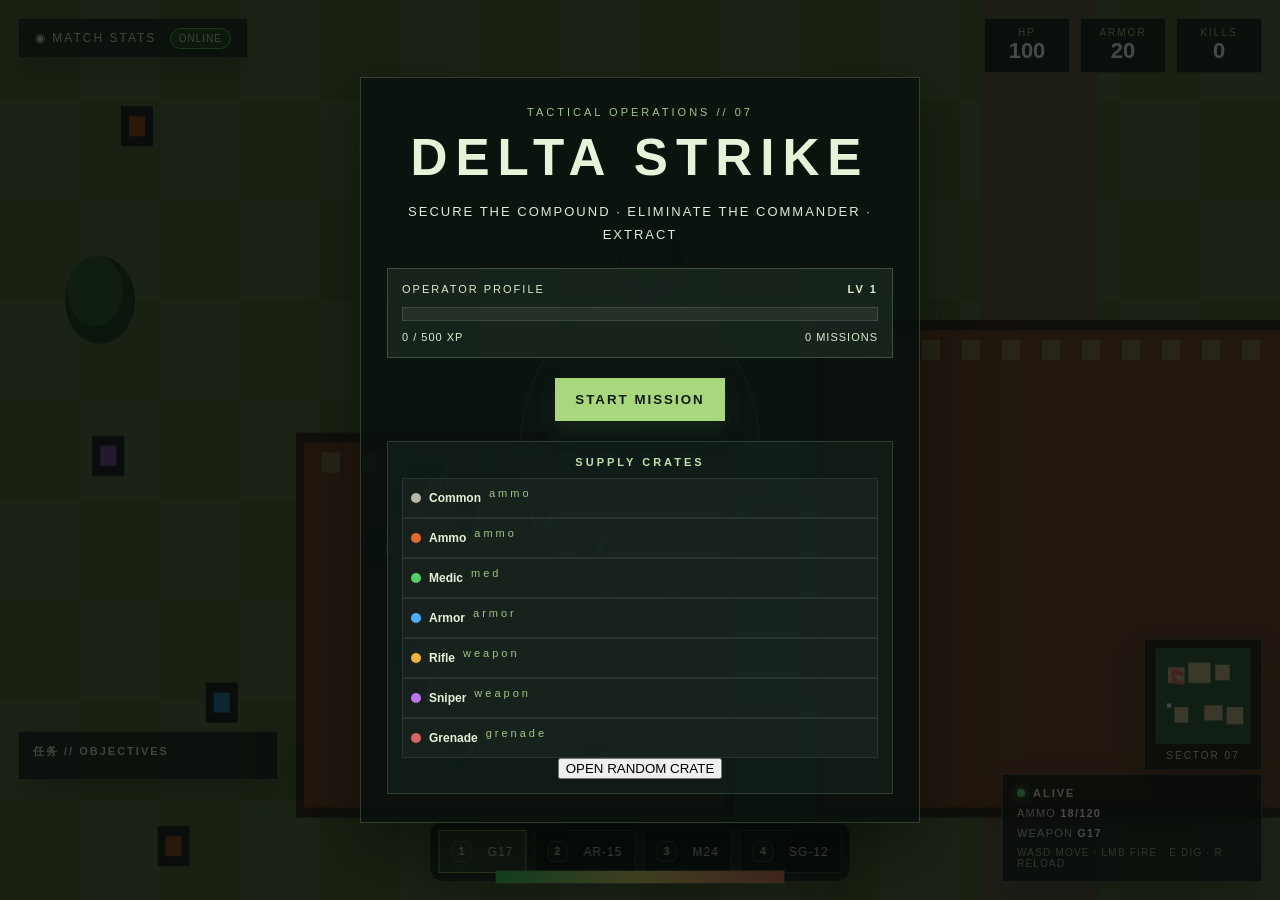
==== commit 2c8f8f01: "Add static GitHub Pages home page, digger map features, and XP progression" ====
--- a/index.html
+++ b/index.html
@@ -9,6 +9,7 @@
 <body>
 <div id="game-shell">
   <canvas id="gameCanvas" width="1280" height="720"></canvas>
+
   <div id="hud">
     <div class="top-left hud-card">◉ MATCH STATS <span class="online">ONLINE</span></div>
     <div class="top-right">
@@ -24,13 +25,56 @@
       <button class="weapon" data-weapon="shotgun"><kbd>4</kbd><i class="icon shotgun"></i><span>SG-12</span></button>
     </div>
     <div class="radar hud-card"><canvas id="radar" width="112" height="112"></canvas><label>SECTOR 07</label></div>
-    <div class="status hud-card"><b><em></em> ALIVE</b><span>AMMO <strong id="ammoValue">18/120</strong></span><span>WEAPON <strong id="weaponLabel">G17</strong></span><small>WASD MOVE · LMB FIRE · R RELOAD</small></div>
+    <div class="status hud-card"><b><em></em> ALIVE</b><span>AMMO <strong id="ammoValue">18/120</strong></span><span>WEAPON <strong id="weaponLabel">G17</strong></span><small>WASD MOVE · LMB FIRE · E DIG · R RELOAD</small></div>
     <div class="health"><span id="healthBar"></span></div>
   </div>
-  <div id="startMenu" class="overlay"><section class="menu"><small>TACTICAL OPERATIONS // 07</small><h1>DELTA STRIKE</h1><p>SECURE THE COMPOUND · ELIMINATE THE COMMANDER · EXTRACT</p><div id="crateList" class="crates"></div><div class="actions"><button id="openRandomBtn">OPEN RANDOM CRATE</button><button id="startBtn" class="primary">DEPLOY TO SECTOR</button></div></section></div>
-  <div id="gameOver" class="overlay hidden"><section class="menu"><small>COMBAT REPORT</small><h2>MISSION FAILED</h2><p id="gameOverText">Operator down.</p><button id="restartBtn" class="primary">REDEPLOY</button></section></div>
-  <div id="crateAnim" class="crate-anim hidden"><div class="loot-box"><div class="lid"></div><div id="crateAnimIcon"></div><b id="crateAnimName">SUPPLY CRATE</b><span id="crateAnimReward">+ AMMO</span></div></div>
+
+  <div id="startMenu" class="overlay">
+    <section class="menu">
+      <small>TACTICAL OPERATIONS // 07</small>
+      <h1>DELTA STRIKE</h1>
+      <p>SECURE THE COMPOUND · ELIMINATE THE COMMANDER · EXTRACT</p>
+
+      <div class="profile-panel">
+        <div class="profile-heading">
+          <span>OPERATOR PROFILE</span>
+          <b id="profileLevel">LV 1</b>
+        </div>
+        <div class="xp-track"><span id="profileXPBar"></span></div>
+        <div class="profile-meta">
+          <span id="profileXP">0 / 500 XP</span>
+          <span id="profileMissions">0 MISSIONS</span>
+        </div>
+      </div>
+
+      <button id="startBtn" class="primary">START MISSION</button>
+      <div class="crate-panel">
+        <h3>SUPPLY CRATES</h3>
+        <div id="crateList"></div>
+        <button id="openRandomBtn">OPEN RANDOM CRATE</button>
+      </div>
+    </section>
+  </div>
+
+  <div id="gameOver" class="overlay hidden">
+    <section class="menu">
+      <small>COMBAT REPORT</small>
+      <h2>MISSION FAILED</h2>
+      <p id="gameOverText">Operator down.</p>
+      <button id="restartBtn" class="primary">REDEPLOY</button>
+    </section>
+  </div>
+
+  <div id="crateAnim" class="crate-anim hidden">
+    <div class="loot-box">
+      <div class="lid"></div>
+      <div id="crateAnimIcon"></div>
+      <b id="crateAnimName">SUPPLY CRATE</b>
+      <span id="crateAnimReward">+ AMMO</span>
+    </div>
+  </div>
 </div>
 <script src="game.js"></script>
+<script src="feature.js"></script>
 </body>
 </html>
--- a/style.css
+++ b/style.css
@@ -1 +1 @@
-:root{--ink:#101916;--panel:rgba(14,25,22,.78);--line:rgba(211,230,190,.32);--green:#a9cd73;--amber:#edc35d;--red:#e05a4e}*{box-sizing:border-box}html,body{margin:0;width:100%;height:100%;overflow:hidden;background:#101b16;color:#e8f0dc;font-family:Arial,Helvetica,sans-serif}#game-shell{position:relative;width:100vw;height:100vh;background:#6f9950}canvas{display:block;width:100vw;height:100vh;image-rendering:auto}#hud{position:absolute;inset:0;text-transform:uppercase;pointer-events:none;font-size:11px;letter-spacing:.7px}.top-left{position:absolute;left:12px;top:12px}.top-right{position:absolute;right:16px;top:12px;display:flex;gap:4px}.hud-card,.stat{background:linear-gradient(135deg,rgba(11,25,21,.88),rgba(48,68,45,.65));border:1px solid var(--line);border-radius:3px;box-shadow:0 3px 12px #1117,inset 0 0 0 1px #fff1}.hud-card{padding:7px 9px}.online{margin-left:8px;color:#75dc70;font-size:8px}.stat{min-width:55px;padding:4px 8px;text-align:center}.stat small{display:block;color:#a8bd9c;font-size:8px}.stat b{font-size:14px}.mission{position:absolute;left:12px;bottom:13px;width:214px}.mission strong{color:var(--amber);font-size:10px;border-bottom:1px solid #edc35d55;display:block;padding-bottom:4px}.mission ul{list-style:none;margin:4px 0 0;padding:0;line-height:1.65;font-size:10px}.mission li::before{content:'□ ';color:#dce7c9}.mission li.done{color:#83dc73}.mission li.done::before{content:'■ '}.weapon-bar{position:absolute;bottom:10px;left:50%;transform:translateX(-50%);display:flex;gap:4px;padding:5px;pointer-events:auto}.weapon{position:relative;width:67px;height:48px;border:1px solid #fff3;background:#07100dcc;color:#b8c8b0;border-radius:2px;cursor:pointer;padding:3px}.weapon.active{border-color:var(--amber);background:#9a762d55;color:#fff0b7}.weapon kbd{position:absolute;left:4px;top:3px;background:none;color:#879b7f;font-size:8px}.weapon span{display:block;margin-top:29px;font-size:8px}.icon{position:absolute;top:10px;left:22px;width:30px;height:7px;background:#c8d4c0;border-radius:2px;transform:rotate(-8deg)}.icon:after{content:'';position:absolute;right:-8px;top:2px;width:9px;height:3px;background:#c8d4c0}.icon.pistol{width:24px}.icon.pistol:before{content:'';position:absolute;left:5px;top:6px;width:6px;height:9px;background:#778777;transform:rotate(20deg)}.icon.sniper{width:38px}.icon.sniper:before{content:'';position:absolute;left:11px;top:-4px;width:10px;height:4px;background:#778777}.icon.shotgun{width:38px}.radar{position:absolute;right:16px;top:48px;width:126px;height:126px;padding:5px}.radar canvas{width:112px;height:112px;background:#315b38}.radar label{position:absolute;left:8px;bottom:5px;font-size:8px;text-shadow:0 1px 2px #000}.status{position:absolute;right:16px;bottom:13px;width:166px;line-height:1.7}.status b{display:block;color:#a9dc77}.status em{display:inline-block;width:6px;height:6px;border-radius:50%;background:#70d36d;box-shadow:0 0 7px #70d36d}.status span{display:block}.status strong{color:#f1d27c}.status small{display:block;border-top:1px solid #fff2;margin-top:3px;padding-top:3px;color:#95a994;font-size:7px}.health{position:absolute;left:12px;bottom:91px;width:160px;height:14px;background:#162018cc;border:1px solid #fff3}.health span{display:block;height:100%;background:linear-gradient(90deg,#35bd62,#a7dc5f);width:100%}.overlay{position:absolute;inset:0;z-index:10;display:flex;align-items:center;justify-content:center;background:radial-gradient(circle,#29483366,#07100edb)}.hidden{display:none!important}.menu{width:min(900px,88vw);padding:25px;background:linear-gradient(145deg,#13251fee,#263d2df2);border:1px solid #c7d9a655;border-radius:3px;box-shadow:0 20px 70px #0009}.menu>small{color:var(--amber);letter-spacing:3px}.menu h1,.menu h2{margin:7px 0;font-family:Impact,'Arial Black',sans-serif;letter-spacing:5px;color:#dae8c7;text-shadow:2px 2px #4a654a}.menu h1{font-size:clamp(38px,6vw,66px)}.menu h2{font-size:35px}.menu p{color:#aebfa7;font-size:11px;letter-spacing:1px}.crates{display:grid;grid-template-columns:repeat(4,1fr);gap:8px;margin:18px 0}.crate{background:#d5e2c20b;border:1px solid #fff2;padding:9px 4px;text-align:center;border-radius:3px}.crate:hover{border-color:var(--amber);transform:translateY(-2px)}.crate .swatch{display:block;width:36px;height:32px;margin:0 auto 6px;border:2px solid #fff4;border-radius:3px}.crate b{display:block;font-size:10px}.crate small{color:#9fb39a;font-size:8px}.actions{display:flex;justify-content:space-between;gap:10px;margin-top:12px}button{font:inherit;font-weight:bold;letter-spacing:1px;color:#f0f4df;background:#284e9e;border:0;border-radius:3px;padding:12px 15px;cursor:pointer}button.primary{background:#248d4b}button:hover{filter:brightness(1.15)}.crate-anim{position:absolute;inset:0;z-index:20;display:flex;align-items:center;justify-content:center;pointer-events:none}.loot-box{width:170px;height:140px;display:flex;flex-direction:column;align-items:center;justify-content:center;position:relative;background:linear-gradient(#bd843b,#70401d);border:2px solid #ffe0a066;box-shadow:0 20px 70px #0009;animation:loot .95s ease}.loot-box .lid{position:absolute;top:-21px;left:9px;right:9px;height:25px;background:#d49c4c;border:2px solid #ffe0a066;transform-origin:bottom;animation:lid .95s ease}.loot-box #crateAnimIcon{width:42px;height:42px;border-radius:4px;margin-bottom:9px}.loot-box b{font-size:13px}.loot-box span{font-size:10px;color:#ffe29a;margin-top:4px}@keyframes loot{0%{opacity:0;transform:scale(.5) translateY(30px)}35%{opacity:1;transform:scale(1.08) rotate(-2deg)}70%{transform:scale(1) rotate(2deg)}100%{transform:scale(1)}}@keyframes lid{0%{transform:rotate(0)}35%{transform:rotate(-55deg) translate(-10px,-5px)}100%{transform:rotate(-60deg) translate(-12px,-5px)}}@media(max-width:900px){.crates{grid-template-columns:repeat(2,1fr)}}
+:root{--ink:#101916;--panel:rgba(14,25,22,.78);--line:rgba(211,230,190,.32);--green:#a9cd73;--amber:#edc35d;--red:#e05a4e}*{box-sizing:border-box}html,body{margin:0;width:100%;height:100%;overflow:hidden;background:radial-gradient(circle at top,#142822,#0b120f 65%);font-family:Segoe UI,Tahoma,sans-serif;color:#e5f3d8}body{display:flex;align-items:stretch;justify-content:center}#game-shell{position:relative;width:100vw;height:100vh;background:#0d1513;overflow:hidden}canvas{display:block;width:100%;height:100%;background:#8ca16d}#hud{position:absolute;inset:0;pointer-events:none}#hud .hud-card{position:absolute;background:rgba(10,18,16,.7);border:1px solid rgba(203,230,176,.22);box-shadow:0 0 0 1px rgba(125,157,112,.08),0 15px 30px rgba(0,0,0,.2);backdrop-filter:blur(8px)}.top-left{top:18px;left:18px;padding:12px 16px;font-size:12px;letter-spacing:2px;color:#d7f0c1}.online{margin-left:8px;padding:4px 8px;background:rgba(101,195,82,.2);border:1px solid rgba(130,225,113,.7);color:#c7f7b3;border-radius:999px;font-size:10px;letter-spacing:1px}.top-right{position:absolute;top:18px;right:18px;display:flex;gap:10px}.stat{min-width:86px;padding:8px 10px;background:rgba(8,18,15,.75);border:1px solid rgba(203,230,176,.22);text-align:center}.stat small{display:block;color:#9dbd88;font-size:10px;letter-spacing:2px}.stat b{font-size:22px;color:#f0f7e5}.mission{left:18px;bottom:120px;width:260px;padding:12px 14px}.mission strong{display:block;margin-bottom:8px;font-size:11px;letter-spacing:2px;color:#dbe9c2}.mission ul{list-style:none;padding:0;margin:0}.mission li{padding:5px 0;color:#edf4e4;font-size:12px;position:relative;padding-left:18px}.mission li:before{content:'◈';position:absolute;left:0;top:4px;color:#d9af61;font-size:12px}.weapon-bar{left:50%;transform:translateX(-50%);bottom:18px;display:flex;gap:8px;padding:8px;border-radius:14px}.weapon{position:relative;pointer-events:auto;display:flex;align-items:center;gap:8px;padding:10px 12px;border:1px solid rgba(203,230,176,.2);background:rgba(13,22,19,.7);color:#edf3e7;cursor:pointer;transition:.2s ease}.weapon.active{border-color:rgba(188,237,126,.7);background:rgba(72,110,66,.4)}.weapon kbd{font:700 11px/1 'Segoe UI',sans-serif;padding:4px 6px;border:1px solid rgba(255,255,255,.18);background:rgba(255,255,255,.04);border-radius:6px;color:#dbecc8}.weapon span{font-size:12px;letter-spacing:1px}.radar{right:18px;bottom:130px;width:118px;padding:8px 10px;text-align:center}.radar canvas{display:block;width:100%;background:rgba(8,20,14,.7);border:1px solid rgba(203,230,176,.22)}.radar label{display:block;margin-top:6px;font-size:10px;letter-spacing:2px;color:#d7e7bf}.status{right:18px;bottom:18px;width:260px;padding:12px 14px}.status b{display:flex;align-items:center;gap:8px;font-size:11px;letter-spacing:2px;color:#dfeccf}.status b em{display:inline-block;width:8px;height:8px;border-radius:50%;background:#69de72;box-shadow:0 0 10px rgba(105,222,114,.9)}.status span{display:block;margin-top:8px;font-size:11px;color:#c7d7b8;letter-spacing:1.2px}.status strong{color:#f2f9ef}.status small{display:block;margin-top:8px;font-size:10px;letter-spacing:1.2px;color:#9bb48f}.health{position:absolute;left:50%;bottom:16px;transform:translateX(-50%);width:290px;height:14px;background:rgba(0,0,0,.34);border:1px solid rgba(220,235,201,.3);overflow:hidden}.health span{display:block;height:100%;width:100%;background:linear-gradient(90deg,#3ddc67,#eee069,#ef7a62);transition:width .2s ease}.overlay{position:absolute;inset:0;display:grid;place-items:center;background:rgba(3,7,6,.72)}.menu{width:min(560px,92vw);padding:28px 26px;background:rgba(9,16,14,.83);border:1px solid rgba(203,230,176,.2);box-shadow:0 25px 60px rgba(0,0,0,.4);text-align:center}.menu small{display:block;color:#a2c484;font-size:11px;letter-spacing:3px;margin-bottom:10px}.menu h1{margin:0 0 14px;font-size:clamp(34px,4vw,58px);letter-spacing:8px;text-transform:uppercase}.menu p{margin:0 0 22px;color:#dfe9d8;font-size:13px;letter-spacing:2px;line-height:1.7}.primary,button{pointer-events:auto;cursor:pointer}.primary{border:none;background:#a9d77d;color:#101c14;padding:14px 20px;font-weight:800;letter-spacing:2px;text-transform:uppercase;box-shadow:0 10px 20px rgba(35,62,42,.4)}.crate-panel{margin-top:20px;padding:14px;background:rgba(18,32,26,.7);border:1px solid rgba(200,230,180,.18)}.crate-panel h3{margin:0 0 10px;font-size:11px;letter-spacing:3px;color:#c2e0ae}.#crateList{display:grid;grid-template-columns:repeat(2,minmax(0,1fr));gap:8px;margin:10px 0}.crate{display:flex;align-items:center;gap:8px;padding:8px;background:rgba(255,255,255,.03);border:1px solid rgba(255,255,255,.08);font-size:12px}.crate .swatch{width:10px;height:10px;border-radius:50%;display:inline-block}.profile-panel{margin:20px 0;padding:14px;background:rgba(26,39,31,.82);border:1px solid rgba(177,215,149,.25)}.profile-heading{display:flex;align-items:center;justify-content:space-between;font-size:11px;letter-spacing:2px;color:#dfeacc}.xp-track{margin-top:12px;width:100%;height:14px;background:rgba(255,255,255,.06);border:1px solid rgba(255,255,255,.12);overflow:hidden}#profileXPBar{display:block;height:100%;width:0;background:linear-gradient(90deg,#7edb72,#d6f789);transition:width .25s ease}.profile-meta{display:flex;align-items:center;justify-content:space-between;margin-top:10px;font-size:11px;letter-spacing:1px;color:#d9e9d1}.crate-anim{position:absolute;left:50%;top:20%;transform:translateX(-50%);pointer-events:none}.loot-box{width:220px;padding:18px;border:1px solid rgba(220,200,145,.6);background:rgba(20,26,18,.9);box-shadow:0 12px 30px rgba(0,0,0,.3);text-align:center}.lid{width:100%;height:12px;background:linear-gradient(90deg,#d5b670,#9f7b42);margin-bottom:12px}#crateAnimIcon{width:42px;height:42px;border-radius:50%;margin:10px auto;background:#e36b32;display:grid;place-items:center}#crateAnimName{display:block;font-size:12px;letter-spacing:2px;margin-top:8px}#crateAnimReward{display:block;font-size:12px;color:#dfe8d0;margin-top:8px}.hidden{display:none !important}
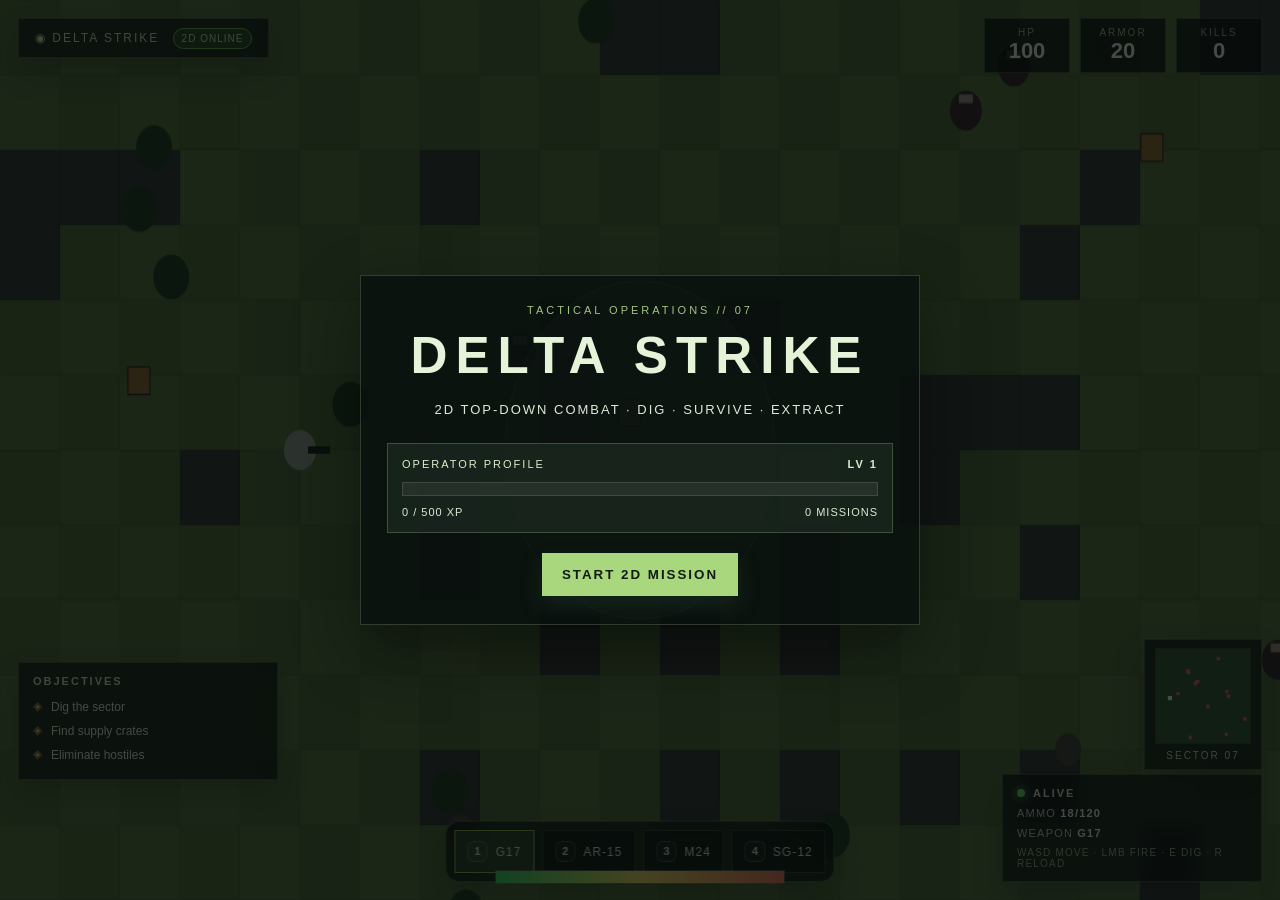
==== commit 9be7b99d: "Make Delta Strike a stable 2D top-down game and replace broken game loop" ====
--- a/index.html
+++ b/index.html
@@ -1,80 +1,6 @@
 <!DOCTYPE html>
 <html lang="en">
 <head>
-  <meta charset="UTF-8" />
-  <meta name="viewport" content="width=device-width, initial-scale=1.0" />
-  <title>Delta Strike // Sector 07</title>
-  <link rel="stylesheet" href="style.css" />
+<meta charset="UTF-8"><meta name="viewport" content="width=device-width,initial-scale=1.0"><title>Delta Strike 2D</title><link rel="stylesheet" href="style.css">
 </head>
-<body>
-<div id="game-shell">
-  <canvas id="gameCanvas" width="1280" height="720"></canvas>
-
-  <div id="hud">
-    <div class="top-left hud-card">◉ MATCH STATS <span class="online">ONLINE</span></div>
-    <div class="top-right">
-      <div class="stat"><small>HP</small><b id="hpValue">100</b></div>
-      <div class="stat"><small>ARMOR</small><b id="armorValue">0</b></div>
-      <div class="stat"><small>KILLS</small><b id="killValue">0</b></div>
-    </div>
-    <div class="mission hud-card"><strong>任务 // OBJECTIVES</strong><ul id="missionList"></ul></div>
-    <div class="weapon-bar hud-card">
-      <button class="weapon active" data-weapon="pistol"><kbd>1</kbd><i class="icon pistol"></i><span>G17</span></button>
-      <button class="weapon" data-weapon="rifle"><kbd>2</kbd><i class="icon rifle"></i><span>AR-15</span></button>
-      <button class="weapon" data-weapon="sniper"><kbd>3</kbd><i class="icon sniper"></i><span>M24</span></button>
-      <button class="weapon" data-weapon="shotgun"><kbd>4</kbd><i class="icon shotgun"></i><span>SG-12</span></button>
-    </div>
-    <div class="radar hud-card"><canvas id="radar" width="112" height="112"></canvas><label>SECTOR 07</label></div>
-    <div class="status hud-card"><b><em></em> ALIVE</b><span>AMMO <strong id="ammoValue">18/120</strong></span><span>WEAPON <strong id="weaponLabel">G17</strong></span><small>WASD MOVE · LMB FIRE · E DIG · R RELOAD</small></div>
-    <div class="health"><span id="healthBar"></span></div>
-  </div>
-
-  <div id="startMenu" class="overlay">
-    <section class="menu">
-      <small>TACTICAL OPERATIONS // 07</small>
-      <h1>DELTA STRIKE</h1>
-      <p>SECURE THE COMPOUND · ELIMINATE THE COMMANDER · EXTRACT</p>
-
-      <div class="profile-panel">
-        <div class="profile-heading">
-          <span>OPERATOR PROFILE</span>
-          <b id="profileLevel">LV 1</b>
-        </div>
-        <div class="xp-track"><span id="profileXPBar"></span></div>
-        <div class="profile-meta">
-          <span id="profileXP">0 / 500 XP</span>
-          <span id="profileMissions">0 MISSIONS</span>
-        </div>
-      </div>
-
-      <button id="startBtn" class="primary">START MISSION</button>
-      <div class="crate-panel">
-        <h3>SUPPLY CRATES</h3>
-        <div id="crateList"></div>
-        <button id="openRandomBtn">OPEN RANDOM CRATE</button>
-      </div>
-    </section>
-  </div>
-
-  <div id="gameOver" class="overlay hidden">
-    <section class="menu">
-      <small>COMBAT REPORT</small>
-      <h2>MISSION FAILED</h2>
-      <p id="gameOverText">Operator down.</p>
-      <button id="restartBtn" class="primary">REDEPLOY</button>
-    </section>
-  </div>
-
-  <div id="crateAnim" class="crate-anim hidden">
-    <div class="loot-box">
-      <div class="lid"></div>
-      <div id="crateAnimIcon"></div>
-      <b id="crateAnimName">SUPPLY CRATE</b>
-      <span id="crateAnimReward">+ AMMO</span>
-    </div>
-  </div>
-</div>
-<script src="game.js"></script>
-<script src="feature.js"></script>
-</body>
-</html>
+<body><div id="game-shell"><canvas id="gameCanvas" width="1280" height="720"></canvas><div id="hud"><div class="top-left hud-card">◉ DELTA STRIKE <span class="online">2D ONLINE</span></div><div class="top-right"><div class="stat"><small>HP</small><b id="hpValue">100</b></div><div class="stat"><small>ARMOR</small><b id="armorValue">20</b></div><div class="stat"><small>KILLS</small><b id="killValue">0</b></div></div><div class="mission hud-card"><strong>OBJECTIVES</strong><ul id="missionList"><li>Dig the sector</li><li>Find supply crates</li><li>Eliminate hostiles</li></ul></div><div class="weapon-bar hud-card"><button class="weapon active" data-weapon="pistol"><kbd>1</kbd><span>G17</span></button><button class="weapon" data-weapon="rifle"><kbd>2</kbd><span>AR-15</span></button><button class="weapon" data-weapon="sniper"><kbd>3</kbd><span>M24</span></button><button class="weapon" data-weapon="shotgun"><kbd>4</kbd><span>SG-12</span></button></div><div class="radar hud-card"><canvas id="radar" width="112" height="112"></canvas><label>SECTOR 07</label></div><div class="status hud-card"><b><em></em> ALIVE</b><span>AMMO <strong id="ammoValue">18/120</strong></span><span>WEAPON <strong id="weaponLabel">G17</strong></span><small>WASD MOVE · LMB FIRE · E DIG · R RELOAD</small></div><div class="health"><span id="healthBar"></span></div></div><div id="startMenu" class="overlay"><section class="menu"><small>TACTICAL OPERATIONS // 07</small><h1>DELTA STRIKE</h1><p>2D TOP-DOWN COMBAT · DIG · SURVIVE · EXTRACT</p><div class="profile-panel"><div class="profile-heading"><span>OPERATOR PROFILE</span><b id="profileLevel">LV 1</b></div><div class="xp-track"><span id="profileXPBar"></span></div><div class="profile-meta"><span id="profileXP">0 / 500 XP</span><span id="profileMissions">0 MISSIONS</span></div></div><button id="startBtn" class="primary">START 2D MISSION</button></section></div><div id="gameOver" class="overlay hidden"><section class="menu"><small>COMBAT REPORT</small><h2>MISSION FAILED</h2><p id="gameOverText">Operator down.</p><button id="restartBtn" class="primary">REDEPLOY</button></section></div></div><script src="game2d.js"></script><script src="feature.js"></script></body></html>
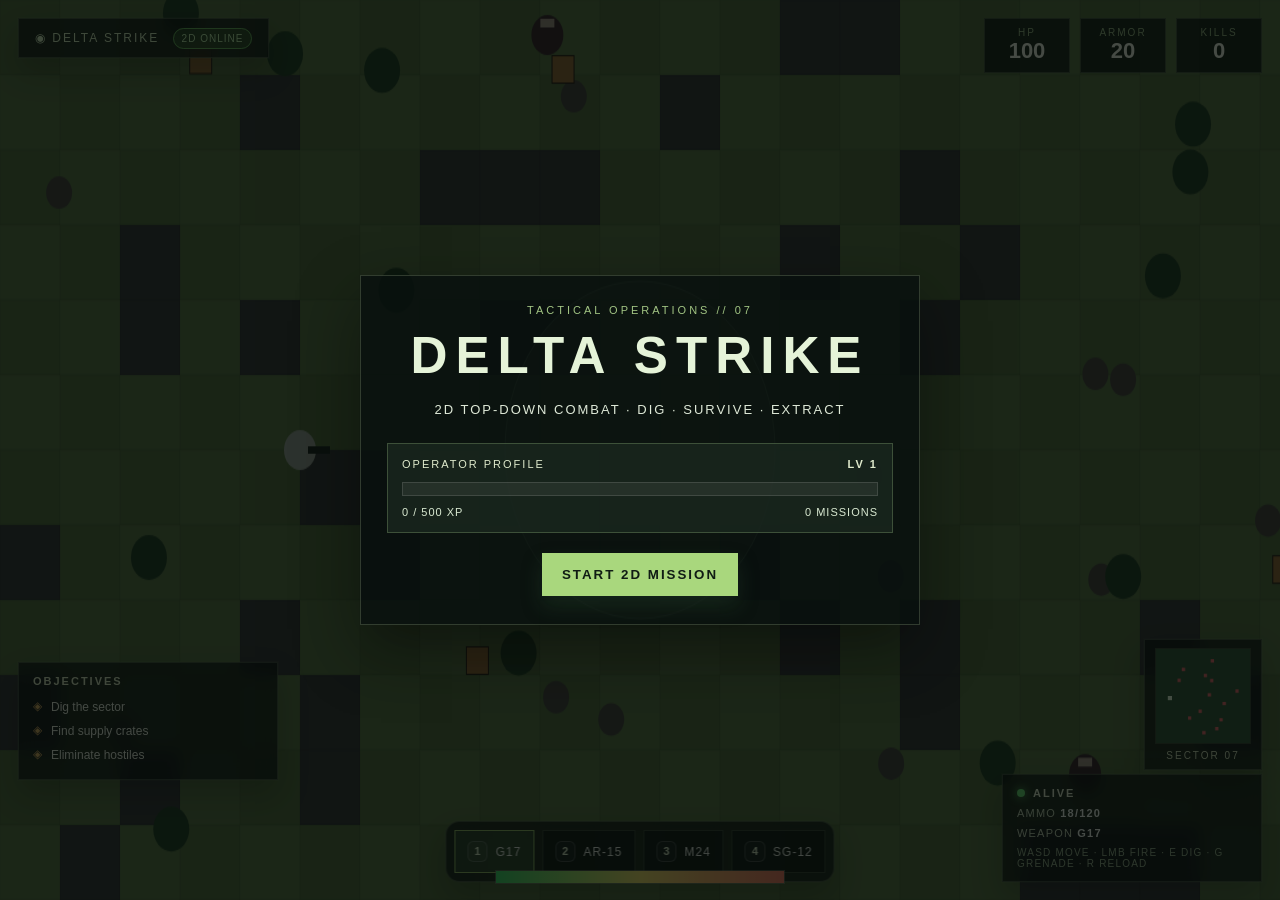
==== commit 4b891f5e: "Load tactical 2D stylesheet and update controls" ====
--- a/index.html
+++ b/index.html
@@ -1,6 +1,6 @@
 <!DOCTYPE html>
 <html lang="en">
 <head>
-<meta charset="UTF-8"><meta name="viewport" content="width=device-width,initial-scale=1.0"><title>Delta Strike 2D</title><link rel="stylesheet" href="style.css">
+<meta charset="UTF-8"><meta name="viewport" content="width=device-width,initial-scale=1.0"><title>Delta Strike 2D</title><link rel="stylesheet" href="style.css"><link rel="stylesheet" href="tactical2d.css">
 </head>
-<body><div id="game-shell"><canvas id="gameCanvas" width="1280" height="720"></canvas><div id="hud"><div class="top-left hud-card">◉ DELTA STRIKE <span class="online">2D ONLINE</span></div><div class="top-right"><div class="stat"><small>HP</small><b id="hpValue">100</b></div><div class="stat"><small>ARMOR</small><b id="armorValue">20</b></div><div class="stat"><small>KILLS</small><b id="killValue">0</b></div></div><div class="mission hud-card"><strong>OBJECTIVES</strong><ul id="missionList"><li>Dig the sector</li><li>Find supply crates</li><li>Eliminate hostiles</li></ul></div><div class="weapon-bar hud-card"><button class="weapon active" data-weapon="pistol"><kbd>1</kbd><span>G17</span></button><button class="weapon" data-weapon="rifle"><kbd>2</kbd><span>AR-15</span></button><button class="weapon" data-weapon="sniper"><kbd>3</kbd><span>M24</span></button><button class="weapon" data-weapon="shotgun"><kbd>4</kbd><span>SG-12</span></button></div><div class="radar hud-card"><canvas id="radar" width="112" height="112"></canvas><label>SECTOR 07</label></div><div class="status hud-card"><b><em></em> ALIVE</b><span>AMMO <strong id="ammoValue">18/120</strong></span><span>WEAPON <strong id="weaponLabel">G17</strong></span><small>WASD MOVE · LMB FIRE · E DIG · R RELOAD</small></div><div class="health"><span id="healthBar"></span></div></div><div id="startMenu" class="overlay"><section class="menu"><small>TACTICAL OPERATIONS // 07</small><h1>DELTA STRIKE</h1><p>2D TOP-DOWN COMBAT · DIG · SURVIVE · EXTRACT</p><div class="profile-panel"><div class="profile-heading"><span>OPERATOR PROFILE</span><b id="profileLevel">LV 1</b></div><div class="xp-track"><span id="profileXPBar"></span></div><div class="profile-meta"><span id="profileXP">0 / 500 XP</span><span id="profileMissions">0 MISSIONS</span></div></div><button id="startBtn" class="primary">START 2D MISSION</button></section></div><div id="gameOver" class="overlay hidden"><section class="menu"><small>COMBAT REPORT</small><h2>MISSION FAILED</h2><p id="gameOverText">Operator down.</p><button id="restartBtn" class="primary">REDEPLOY</button></section></div></div><script src="game2d.js"></script><script src="feature.js"></script></body></html>+<body><div id="game-shell"><canvas id="gameCanvas" width="1280" height="720"></canvas><div id="hud"><div class="top-left hud-card">◉ DELTA STRIKE <span class="online">2D ONLINE</span></div><div class="top-right"><div class="stat"><small>HP</small><b id="hpValue">100</b></div><div class="stat"><small>ARMOR</small><b id="armorValue">20</b></div><div class="stat"><small>KILLS</small><b id="killValue">0</b></div></div><div class="mission hud-card"><strong>OBJECTIVES</strong><ul id="missionList"><li>Dig the sector</li><li>Find supply crates</li><li>Eliminate hostiles</li></ul></div><div class="weapon-bar hud-card"><button class="weapon active" data-weapon="pistol"><kbd>1</kbd><span>G17</span></button><button class="weapon" data-weapon="rifle"><kbd>2</kbd><span>AR-15</span></button><button class="weapon" data-weapon="sniper"><kbd>3</kbd><span>M24</span></button><button class="weapon" data-weapon="shotgun"><kbd>4</kbd><span>SG-12</span></button></div><div class="radar hud-card"><canvas id="radar" width="112" height="112"></canvas><label>SECTOR 07</label></div><div class="status hud-card"><b><em></em> ALIVE</b><span>AMMO <strong id="ammoValue">18/120</strong></span><span>WEAPON <strong id="weaponLabel">G17</strong></span><small>WASD MOVE · LMB FIRE · E DIG · G GRENADE · R RELOAD</small></div><div class="health"><span id="healthBar"></span></div></div><div id="startMenu" class="overlay"><section class="menu"><small>TACTICAL OPERATIONS // 07</small><h1>DELTA STRIKE</h1><p>2D TOP-DOWN COMBAT · DIG · SURVIVE · EXTRACT</p><div class="profile-panel"><div class="profile-heading"><span>OPERATOR PROFILE</span><b id="profileLevel">LV 1</b></div><div class="xp-track"><span id="profileXPBar"></span></div><div class="profile-meta"><span id="profileXP">0 / 500 XP</span><span id="profileMissions">0 MISSIONS</span></div></div><button id="startBtn" class="primary">START 2D MISSION</button></section></div><div id="gameOver" class="overlay hidden"><section class="menu"><small>COMBAT REPORT</small><h2>MISSION FAILED</h2><p id="gameOverText">Operator down.</p><button id="restartBtn" class="primary">REDEPLOY</button></section></div></div><script src="game2d.js"></script><script src="feature.js"></script></body></html>
--- a/tactical2d.css
+++ b/tactical2d.css
@@ -0,0 +1,2 @@
+/* Tactical controls and extraction marker for the 2D Delta Force interface. */
+#tacticalAddonPanel{position:absolute;left:18px;top:76px;width:190px;padding:10px 12px;background:rgba(8,18,15,.74);border:1px solid rgba(203,230,176,.22);color:#cfe7bd;font-size:10px;letter-spacing:1px;line-height:1.6;pointer-events:none;z-index:4}#tacticalAddonPanel b,#tacticalAddonPanel span{display:block}#tacticalAddonPanel b{margin-bottom:4px;color:#edf9df;font-size:10px;letter-spacing:2px}#tacticalAddonPanel span:last-child{margin-top:5px;color:#9fc38b}@media(max-width:700px){#tacticalAddonPanel{display:none}.menu{padding:20px 15px}.top-right{gap:4px;right:8px}.top-left{left:8px}.stat{min-width:60px}.status{right:8px;width:200px}.mission{left:8px;width:200px}}
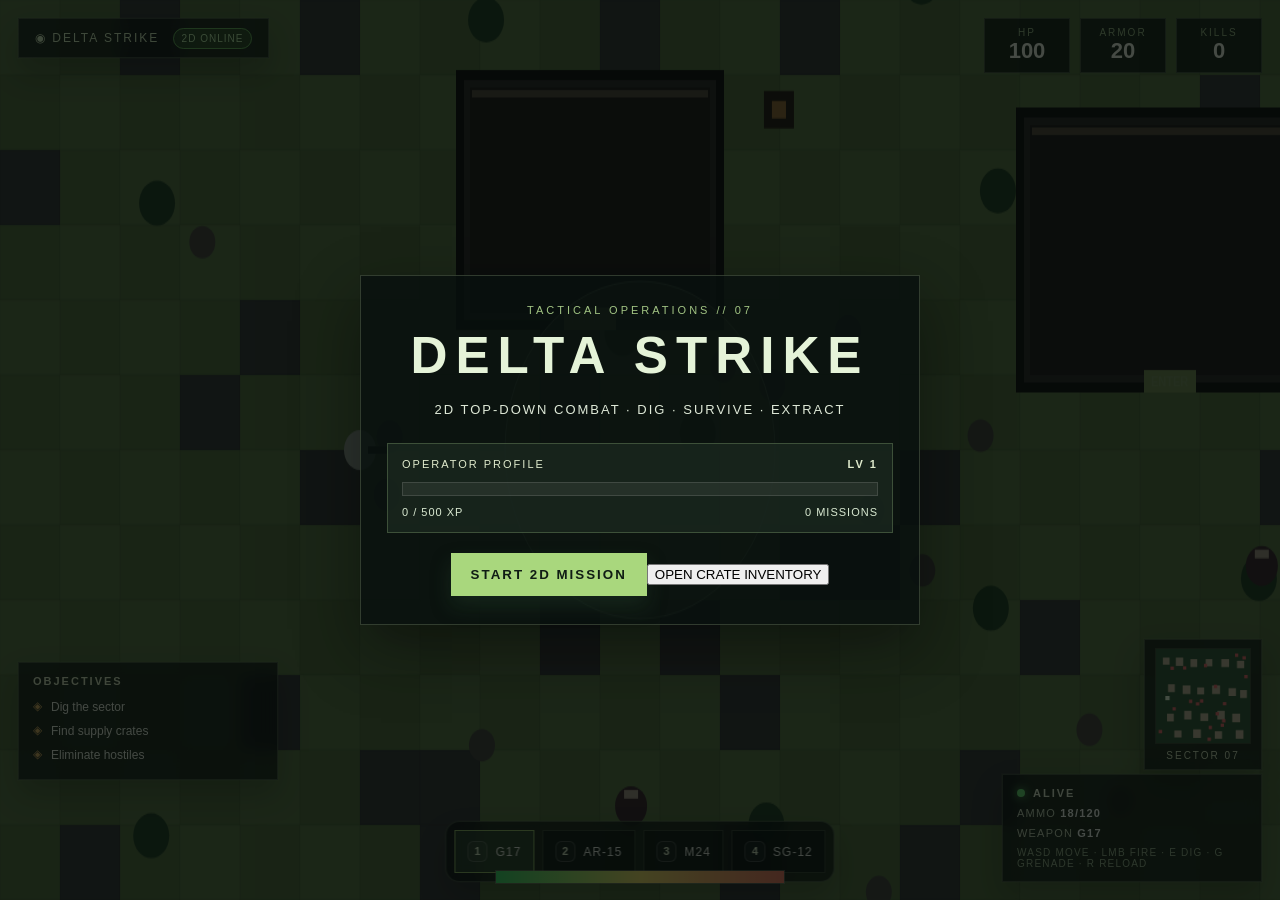
==== commit a95aa963: "Add tactical animated crate inventory page to the 2D game" ====
--- a/index.html
+++ b/index.html
@@ -1,6 +1,24 @@
 <!DOCTYPE html>
 <html lang="en">
 <head>
-<meta charset="UTF-8"><meta name="viewport" content="width=device-width,initial-scale=1.0"><title>Delta Strike 2D</title><link rel="stylesheet" href="style.css"><link rel="stylesheet" href="tactical2d.css">
+<meta charset="UTF-8"><meta name="viewport" content="width=device-width,initial-scale=1.0"><title>Delta Strike 2D</title>
+<link rel="stylesheet" href="style.css"><link rel="stylesheet" href="tactical2d.css"><link rel="stylesheet" href="crate-system.css">
 </head>
-<body><div id="game-shell"><canvas id="gameCanvas" width="1280" height="720"></canvas><div id="hud"><div class="top-left hud-card">◉ DELTA STRIKE <span class="online">2D ONLINE</span></div><div class="top-right"><div class="stat"><small>HP</small><b id="hpValue">100</b></div><div class="stat"><small>ARMOR</small><b id="armorValue">20</b></div><div class="stat"><small>KILLS</small><b id="killValue">0</b></div></div><div class="mission hud-card"><strong>OBJECTIVES</strong><ul id="missionList"><li>Dig the sector</li><li>Find supply crates</li><li>Eliminate hostiles</li></ul></div><div class="weapon-bar hud-card"><button class="weapon active" data-weapon="pistol"><kbd>1</kbd><span>G17</span></button><button class="weapon" data-weapon="rifle"><kbd>2</kbd><span>AR-15</span></button><button class="weapon" data-weapon="sniper"><kbd>3</kbd><span>M24</span></button><button class="weapon" data-weapon="shotgun"><kbd>4</kbd><span>SG-12</span></button></div><div class="radar hud-card"><canvas id="radar" width="112" height="112"></canvas><label>SECTOR 07</label></div><div class="status hud-card"><b><em></em> ALIVE</b><span>AMMO <strong id="ammoValue">18/120</strong></span><span>WEAPON <strong id="weaponLabel">G17</strong></span><small>WASD MOVE · LMB FIRE · E DIG · G GRENADE · R RELOAD</small></div><div class="health"><span id="healthBar"></span></div></div><div id="startMenu" class="overlay"><section class="menu"><small>TACTICAL OPERATIONS // 07</small><h1>DELTA STRIKE</h1><p>2D TOP-DOWN COMBAT · DIG · SURVIVE · EXTRACT</p><div class="profile-panel"><div class="profile-heading"><span>OPERATOR PROFILE</span><b id="profileLevel">LV 1</b></div><div class="xp-track"><span id="profileXPBar"></span></div><div class="profile-meta"><span id="profileXP">0 / 500 XP</span><span id="profileMissions">0 MISSIONS</span></div></div><button id="startBtn" class="primary">START 2D MISSION</button></section></div><div id="gameOver" class="overlay hidden"><section class="menu"><small>COMBAT REPORT</small><h2>MISSION FAILED</h2><p id="gameOverText">Operator down.</p><button id="restartBtn" class="primary">REDEPLOY</button></section></div></div><script src="game2d.js"></script><script src="feature.js"></script></body></html>
+<body>
+<div id="game-shell">
+  <canvas id="gameCanvas" width="1280" height="720"></canvas>
+  <div id="hud">
+    <div class="top-left hud-card">◉ DELTA STRIKE <span class="online">2D ONLINE</span></div>
+    <div class="top-right"><div class="stat"><small>HP</small><b id="hpValue">100</b></div><div class="stat"><small>ARMOR</small><b id="armorValue">20</b></div><div class="stat"><small>KILLS</small><b id="killValue">0</b></div></div>
+    <div class="mission hud-card"><strong>OBJECTIVES</strong><ul id="missionList"><li>Dig the sector</li><li>Find supply crates</li><li>Eliminate hostiles</li></ul></div>
+    <div class="weapon-bar hud-card"><button class="weapon active" data-weapon="pistol"><kbd>1</kbd><span>G17</span></button><button class="weapon" data-weapon="rifle"><kbd>2</kbd><span>AR-15</span></button><button class="weapon" data-weapon="sniper"><kbd>3</kbd><span>M24</span></button><button class="weapon" data-weapon="shotgun"><kbd>4</kbd><span>SG-12</span></button></div>
+    <div class="radar hud-card"><canvas id="radar" width="112" height="112"></canvas><label>SECTOR 07</label></div>
+    <div class="status hud-card"><b><em></em> ALIVE</b><span>AMMO <strong id="ammoValue">18/120</strong></span><span>WEAPON <strong id="weaponLabel">G17</strong></span><small>WASD MOVE · LMB FIRE · E DIG · G GRENADE · R RELOAD</small></div>
+    <div class="health"><span id="healthBar"></span></div>
+  </div>
+  <div id="startMenu" class="overlay"><section class="menu"><small>TACTICAL OPERATIONS // 07</small><h1>DELTA STRIKE</h1><p>2D TOP-DOWN COMBAT · DIG · SURVIVE · EXTRACT</p><div class="profile-panel"><div class="profile-heading"><span>OPERATOR PROFILE</span><b id="profileLevel">LV 1</b></div><div class="xp-track"><span id="profileXPBar"></span></div><div class="profile-meta"><span id="profileXP">0 / 500 XP</span><span id="profileMissions">0 MISSIONS</span></div></div><button id="startBtn" class="primary">START 2D MISSION</button><button id="openCratePage" class="secondary">OPEN CRATE INVENTORY</button></section></div>
+  <div id="gameOver" class="overlay hidden"><section class="menu"><small>COMBAT REPORT</small><h2>MISSION FAILED</h2><p id="gameOverText">Operator down.</p><button id="restartBtn" class="primary">REDEPLOY</button></section></div>
+  <div id="crateModal" class="crate-modal hidden" aria-hidden="true"><section class="crate-screen"><button id="closeCratePage" class="crate-close">×</button><div class="crate-topline"><span>SUPPLY NETWORK // SECTOR 07</span><b>CASE INVENTORY</b></div><div class="crate-stage"><div class="scan-ring"></div><div id="caseVisual" class="case-visual"><div class="case-handle"></div><div class="case-lock"></div><div class="case-mark">DS</div></div><div class="crate-status" id="crateStatus">SEALED SUPPLY CASE</div></div><div class="reward-card"><small id="rewardRarity">READY</small><h2 id="rewardName">SELECT A SUPPLY CASE</h2><p id="rewardDetail">Open a case to receive equipment, a weapon skin, and operator XP.</p><div class="reward-stats"><span id="rewardType">—</span><span id="rewardXp">+0 XP</span></div></div><div class="crate-actions"><button id="openCaseBtn" class="primary">OPEN SUPPLY CASE</button><button id="claimRewardBtn" class="secondary hidden">CLAIM REWARD</button></div><div class="inventory-strip" id="inventoryStrip"></div><div class="rarity-key"><span class="common">COMMON</span><span class="uncommon">UNCOMMON</span><span class="rare">RARE</span><span class="epic">EPIC</span><span class="legendary">LEGENDARY</span></div></section></div>
+</div>
+<script src="game2d.js"></script><script src="feature.js"></script><script src="crate-system.js"></script>
+</body></html>
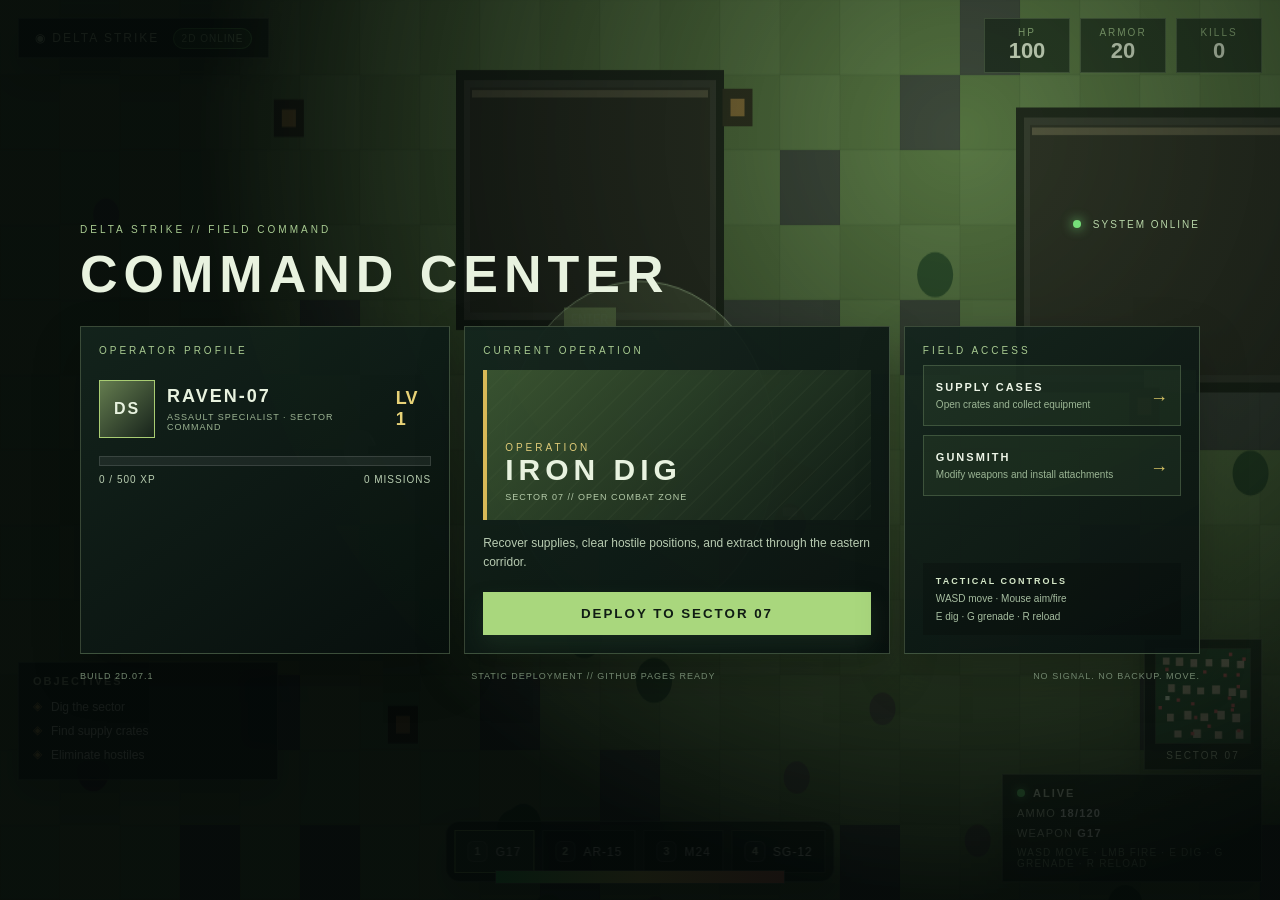
==== commit fabdeabf: "Add gunsmith attachment workbench to the command center" ====
--- a/index.html
+++ b/index.html
@@ -1,24 +1,24 @@
 <!DOCTYPE html>
 <html lang="en">
 <head>
-<meta charset="UTF-8"><meta name="viewport" content="width=device-width,initial-scale=1.0"><title>Delta Strike 2D</title>
-<link rel="stylesheet" href="style.css"><link rel="stylesheet" href="tactical2d.css"><link rel="stylesheet" href="crate-system.css">
+<meta charset="UTF-8"><meta name="viewport" content="width=device-width,initial-scale=1.0"><title>Delta Strike // Command Center</title>
+<link rel="stylesheet" href="style.css"><link rel="stylesheet" href="tactical2d.css"><link rel="stylesheet" href="crate-system.css"><link rel="stylesheet" href="main-page.css"><link rel="stylesheet" href="gunsmith.css">
 </head>
 <body>
 <div id="game-shell">
-  <canvas id="gameCanvas" width="1280" height="720"></canvas>
-  <div id="hud">
-    <div class="top-left hud-card">◉ DELTA STRIKE <span class="online">2D ONLINE</span></div>
-    <div class="top-right"><div class="stat"><small>HP</small><b id="hpValue">100</b></div><div class="stat"><small>ARMOR</small><b id="armorValue">20</b></div><div class="stat"><small>KILLS</small><b id="killValue">0</b></div></div>
-    <div class="mission hud-card"><strong>OBJECTIVES</strong><ul id="missionList"><li>Dig the sector</li><li>Find supply crates</li><li>Eliminate hostiles</li></ul></div>
-    <div class="weapon-bar hud-card"><button class="weapon active" data-weapon="pistol"><kbd>1</kbd><span>G17</span></button><button class="weapon" data-weapon="rifle"><kbd>2</kbd><span>AR-15</span></button><button class="weapon" data-weapon="sniper"><kbd>3</kbd><span>M24</span></button><button class="weapon" data-weapon="shotgun"><kbd>4</kbd><span>SG-12</span></button></div>
-    <div class="radar hud-card"><canvas id="radar" width="112" height="112"></canvas><label>SECTOR 07</label></div>
-    <div class="status hud-card"><b><em></em> ALIVE</b><span>AMMO <strong id="ammoValue">18/120</strong></span><span>WEAPON <strong id="weaponLabel">G17</strong></span><small>WASD MOVE · LMB FIRE · E DIG · G GRENADE · R RELOAD</small></div>
-    <div class="health"><span id="healthBar"></span></div>
-  </div>
-  <div id="startMenu" class="overlay"><section class="menu"><small>TACTICAL OPERATIONS // 07</small><h1>DELTA STRIKE</h1><p>2D TOP-DOWN COMBAT · DIG · SURVIVE · EXTRACT</p><div class="profile-panel"><div class="profile-heading"><span>OPERATOR PROFILE</span><b id="profileLevel">LV 1</b></div><div class="xp-track"><span id="profileXPBar"></span></div><div class="profile-meta"><span id="profileXP">0 / 500 XP</span><span id="profileMissions">0 MISSIONS</span></div></div><button id="startBtn" class="primary">START 2D MISSION</button><button id="openCratePage" class="secondary">OPEN CRATE INVENTORY</button></section></div>
-  <div id="gameOver" class="overlay hidden"><section class="menu"><small>COMBAT REPORT</small><h2>MISSION FAILED</h2><p id="gameOverText">Operator down.</p><button id="restartBtn" class="primary">REDEPLOY</button></section></div>
-  <div id="crateModal" class="crate-modal hidden" aria-hidden="true"><section class="crate-screen"><button id="closeCratePage" class="crate-close">×</button><div class="crate-topline"><span>SUPPLY NETWORK // SECTOR 07</span><b>CASE INVENTORY</b></div><div class="crate-stage"><div class="scan-ring"></div><div id="caseVisual" class="case-visual"><div class="case-handle"></div><div class="case-lock"></div><div class="case-mark">DS</div></div><div class="crate-status" id="crateStatus">SEALED SUPPLY CASE</div></div><div class="reward-card"><small id="rewardRarity">READY</small><h2 id="rewardName">SELECT A SUPPLY CASE</h2><p id="rewardDetail">Open a case to receive equipment, a weapon skin, and operator XP.</p><div class="reward-stats"><span id="rewardType">—</span><span id="rewardXp">+0 XP</span></div></div><div class="crate-actions"><button id="openCaseBtn" class="primary">OPEN SUPPLY CASE</button><button id="claimRewardBtn" class="secondary hidden">CLAIM REWARD</button></div><div class="inventory-strip" id="inventoryStrip"></div><div class="rarity-key"><span class="common">COMMON</span><span class="uncommon">UNCOMMON</span><span class="rare">RARE</span><span class="epic">EPIC</span><span class="legendary">LEGENDARY</span></div></section></div>
+<canvas id="gameCanvas" width="1280" height="720"></canvas>
+<div id="hud">
+<div class="top-left hud-card">◉ DELTA STRIKE <span class="online">2D ONLINE</span></div>
+<div class="top-right"><div class="stat"><small>HP</small><b id="hpValue">100</b></div><div class="stat"><small>ARMOR</small><b id="armorValue">20</b></div><div class="stat"><small>KILLS</small><b id="killValue">0</b></div></div>
+<div class="mission hud-card"><strong>OBJECTIVES</strong><ul id="missionList"><li>Dig the sector</li><li>Find supply crates</li><li>Eliminate hostiles</li></ul></div>
+<div class="weapon-bar hud-card"><button class="weapon active" data-weapon="pistol"><kbd>1</kbd><span>G17</span></button><button class="weapon" data-weapon="rifle"><kbd>2</kbd><span>AR-15</span></button><button class="weapon" data-weapon="sniper"><kbd>3</kbd><span>M24</span></button><button class="weapon" data-weapon="shotgun"><kbd>4</kbd><span>SG-12</span></button></div>
+<div class="radar hud-card"><canvas id="radar" width="112" height="112"></canvas><label>SECTOR 07</label></div>
+<div class="status hud-card"><b><em></em> ALIVE</b><span>AMMO <strong id="ammoValue">18/120</strong></span><span>WEAPON <strong id="weaponLabel">G17</strong></span><small>WASD MOVE · LMB FIRE · E DIG · G GRENADE · R RELOAD</small></div><div class="health"><span id="healthBar"></span></div>
 </div>
-<script src="game2d.js"></script><script src="feature.js"></script><script src="crate-system.js"></script>
+<div id="startMenu" class="overlay main-overlay"><section class="main-page"><header class="main-header"><div><span class="eyebrow">DELTA STRIKE // FIELD COMMAND</span><h1>COMMAND CENTER</h1></div><span class="connection"><i></i> SYSTEM ONLINE</span></header><div class="main-grid"><div class="operator-card panel-card"><div class="section-label">OPERATOR PROFILE</div><div class="operator-row"><div class="operator-avatar">DS</div><div><h2>RAVEN-07</h2><p>ASSAULT SPECIALIST · SECTOR COMMAND</p></div><b id="profileLevel">LV 1</b></div><div class="xp-track"><span id="profileXPBar"></span></div><div class="profile-meta"><span id="profileXP">0 / 500 XP</span><span id="profileMissions">0 MISSIONS</span></div></div><div class="mission-card panel-card"><div class="section-label">CURRENT OPERATION</div><div class="mission-art"><span>OPERATION</span><b>IRON DIG</b><small>SECTOR 07 // OPEN COMBAT ZONE</small></div><p>Recover supplies, clear hostile positions, and extract through the eastern corridor.</p><button id="startBtn" class="primary main-start">DEPLOY TO SECTOR 07</button></div><div class="quick-card panel-card"><div class="section-label">FIELD ACCESS</div><button id="openCratePage" class="quick-action"><b>SUPPLY CASES</b><small>Open crates and collect equipment</small><strong>→</strong></button><button id="openGunsmith" class="quick-action"><b>GUNSMITH</b><small>Modify weapons and install attachments</small><strong>→</strong></button><div class="controls-box"><b>TACTICAL CONTROLS</b><span>WASD move · Mouse aim/fire</span><span>E dig · G grenade · R reload</span></div></div></div><footer class="main-footer"><span>BUILD 2D.07.1</span><span>STATIC DEPLOYMENT // GITHUB PAGES READY</span><span>NO SIGNAL. NO BACKUP. MOVE.</span></footer></section></div>
+<div id="gameOver" class="overlay hidden"><section class="menu"><small>COMBAT REPORT</small><h2>MISSION FAILED</h2><p id="gameOverText">Operator down.</p><button id="restartBtn" class="primary">REDEPLOY</button></section></div>
+<div id="crateModal" class="crate-modal hidden" aria-hidden="true"><section class="crate-screen"><button id="closeCratePage" class="crate-close">×</button><div class="crate-topline"><span>SUPPLY NETWORK // SECTOR 07</span><b>CASE INVENTORY</b></div><div class="crate-stage"><div class="scan-ring"></div><div id="caseVisual" class="case-visual"><div class="case-handle"></div><div class="case-lock"></div><div class="case-mark">DS</div></div><div class="crate-status" id="crateStatus">SEALED SUPPLY CASE</div></div><div class="reward-card"><small id="rewardRarity">READY</small><h2 id="rewardName">SELECT A SUPPLY CASE</h2><p id="rewardDetail">Open a case to receive equipment, a weapon skin, and operator XP.</p><div class="reward-stats"><span id="rewardType">—</span><span id="rewardXp">+0 XP</span></div></div><div class="crate-actions"><button id="openCaseBtn" class="primary">OPEN SUPPLY CASE</button><button id="claimRewardBtn" class="secondary hidden">CLAIM REWARD</button></div><div class="inventory-strip" id="inventoryStrip"></div><div class="rarity-key"><span class="common">COMMON</span><span class="uncommon">UNCOMMON</span><span class="rare">RARE</span><span class="epic">EPIC</span><span class="legendary">LEGENDARY</span></div></section></div>
+<div id="gunsmithModal" class="gunsmith-modal hidden" aria-hidden="true"><section class="gunsmith-screen"><button id="closeGunsmith" class="crate-close">×</button><header class="gunsmith-header"><span>ARMORY // WEAPON MODIFICATION</span><b>GUNSMITH BENCH</b></header><div class="gunsmith-layout"><aside id="gunList" class="gun-list"></aside><main class="weapon-bench"><div class="bench-label">MODIFICATION BENCH <span id="benchStatus">READY</span></div><div id="weaponPreview" class="weapon-preview"><div class="preview-gun"></div><span id="previewName">G17</span></div><div class="attachment-slots" id="attachmentSlots"></div><div class="attachment-options" id="attachmentOptions"></div><button id="saveLoadout" class="primary">SAVE LOADOUT</button></main></div></section></div>
+</div>
+<script src="game2d.js"></script><script src="feature.js"></script><script src="crate-system.js"></script><script src="gunsmith.js"></script>
 </body></html>
--- a/crate-system.css
+++ b/crate-system.css
@@ -0,0 +1,2 @@
+/* Original tactical case-opening interface; inspired by military field consoles. */
+.crate-modal{position:absolute;inset:0;z-index:20;display:grid;place-items:center;background:radial-gradient(circle at center,rgba(45,70,47,.4),rgba(3,8,7,.96) 70%);backdrop-filter:blur(10px)}.crate-screen{position:relative;width:min(960px,94vw);max-height:94vh;overflow:auto;padding:24px;background:linear-gradient(135deg,rgba(16,29,24,.98),rgba(7,14,13,.98));border:1px solid rgba(188,222,161,.35);box-shadow:0 30px 100px #000;color:#e8f2df}.crate-close{position:absolute;right:16px;top:12px;border:0;background:none;color:#b8ceb0;font-size:30px;cursor:pointer}.crate-topline{display:flex;justify-content:space-between;border-bottom:1px solid rgba(196,225,177,.2);padding-bottom:12px;font-size:11px;letter-spacing:2px;color:#a9ca95}.crate-topline b{color:#edf8e5}.crate-stage{position:relative;display:grid;place-items:center;min-height:250px;overflow:hidden;background:repeating-linear-gradient(0deg,rgba(255,255,255,.025) 0,rgba(255,255,255,.025) 1px,transparent 1px,transparent 5px);border:1px solid rgba(210,230,190,.12)}.scan-ring{position:absolute;width:210px;height:210px;border:1px dashed rgba(139,221,129,.45);border-radius:50%;animation:spin 12s linear infinite}.scan-ring:after{content:'';position:absolute;inset:22px;border:1px solid rgba(219,192,95,.35);border-radius:50%}.case-visual{position:relative;width:190px;height:110px;background:linear-gradient(160deg,#596254,#252d28 65%);border:6px solid #151b18;border-radius:8px;box-shadow:0 18px 35px #000,0 0 0 2px #9aa67f;transform:perspective(400px) rotateX(16deg);transition:.4s}.case-visual:before{content:'';position:absolute;left:-6px;right:-6px;top:-35px;height:38px;background:#414b40;border:6px solid #151b18;border-bottom:2px solid #9aa67f;border-radius:8px 8px 0 0;transform-origin:bottom;transition:1s}.case-visual.opened:before{transform:rotateX(-125deg);background:#727d5f}.case-visual.opening{animation:caseShake .12s linear infinite}.case-handle{position:absolute;left:70px;top:-20px;width:45px;height:20px;border:6px solid #151b18;border-bottom:0;border-radius:8px 8px 0 0}.case-lock{position:absolute;left:82px;top:40px;width:26px;height:30px;background:#d4b557;border:4px solid #25261b;border-radius:4px}.case-mark{position:absolute;right:14px;bottom:12px;color:#cbdc9a;font:bold 24px Arial;letter-spacing:3px}.crate-status{position:absolute;bottom:12px;color:#b5d99d;font-size:11px;letter-spacing:2px}.reward-card{margin-top:16px;padding:18px;background:rgba(5,12,10,.6);border-left:4px solid #a9cd73}.reward-card small{letter-spacing:3px;color:#a8c49b}.reward-card h2{margin:7px 0;color:#f1f7e9;letter-spacing:2px}.reward-card p{margin:0;color:#b8cbb1}.reward-stats{display:flex;justify-content:space-between;margin-top:14px;color:#e6cc77;font-size:12px;letter-spacing:1px}.crate-actions{display:flex;gap:10px;margin-top:14px}.secondary{border:1px solid rgba(186,219,155,.5);background:rgba(95,132,75,.18);color:#dcefd1;padding:12px 16px;letter-spacing:1px;cursor:pointer}.inventory-strip{display:flex;gap:8px;overflow-x:auto;margin-top:18px;padding:10px 0}.inventory-count{min-width:170px;padding:12px;background:rgba(255,255,255,.04);font-size:10px;letter-spacing:1px;color:#bcd3b2}.inventory-item{min-width:150px;padding:10px;border:1px solid rgba(255,255,255,.15);background:rgba(255,255,255,.04)}.inventory-item b,.inventory-item span,.inventory-item small{display:block}.inventory-item b{font-size:9px;letter-spacing:1px}.inventory-item span{margin-top:6px;color:#edf6e7;font-size:12px}.inventory-item small{margin-top:5px;color:#9eb59a;font-size:9px}.rarity-key{display:flex;flex-wrap:wrap;gap:14px;margin-top:10px;font-size:9px;letter-spacing:1px}.common{color:#aeb8ae}.uncommon{color:#78d58b}.rare{color:#62a9ff}.epic{color:#bd7cff}.legendary{color:#f0b94d;text-shadow:0 0 12px rgba(240,185,77,.55)}@keyframes spin{to{transform:rotate(360deg)}}@keyframes caseShake{0%,100%{transform:perspective(400px) rotateX(16deg) translateX(0)}50%{transform:perspective(400px) rotateX(16deg) translateX(5px)}}
--- a/main-page.css
+++ b/main-page.css
@@ -0,0 +1 @@
+.main-overlay{background:radial-gradient(circle at 75% 15%,rgba(86,126,68,.24),rgba(3,8,7,.92) 62%);overflow:auto}.main-page{width:min(1120px,94vw);padding:28px 0;color:#e8f2df}.main-header{display:flex;justify-content:space-between;align-items:flex-start;margin-bottom:22px}.eyebrow,.section-label{font-size:10px;letter-spacing:3px;color:#a8ca91}.main-header h1{margin:7px 0 0;font-size:clamp(28px,5vw,52px);letter-spacing:6px}.connection{font-size:10px;letter-spacing:2px;color:#b7d5a7}.connection i{display:inline-block;width:8px;height:8px;margin-right:7px;border-radius:50%;background:#75df79;box-shadow:0 0 12px #75df79}.main-grid{display:grid;grid-template-columns:1fr 1.15fr .8fr;gap:14px}.panel-card{background:linear-gradient(145deg,rgba(20,37,29,.94),rgba(8,16,14,.94));border:1px solid rgba(190,222,164,.25);box-shadow:0 20px 45px rgba(0,0,0,.24)}.operator-card,.mission-card,.quick-card{padding:18px}.operator-row{display:flex;align-items:center;gap:12px;margin:24px 0 18px}.operator-avatar{display:grid;place-items:center;width:58px;height:58px;border:1px solid #a9cd73;background:linear-gradient(135deg,#647c4f,#17231b);font-weight:900;letter-spacing:2px}.operator-row h2{margin:0;font-size:18px;letter-spacing:2px}.operator-row p{margin:5px 0 0;font-size:9px;color:#9cb493;letter-spacing:1px}.operator-row>b{margin-left:auto;color:#e7d277;font-size:18px}.xp-track{height:10px;background:rgba(255,255,255,.06);border:1px solid rgba(255,255,255,.12);overflow:hidden}.xp-track span{display:block;width:0;height:100%;background:linear-gradient(90deg,#74c873,#e6ef91);transition:width .25s}.profile-meta{display:flex;justify-content:space-between;margin-top:8px;font-size:10px;color:#b8cdb0;letter-spacing:1px}.stats-row{display:flex;justify-content:space-between;margin-top:28px;padding-top:14px;border-top:1px solid rgba(200,230,180,.14);font-size:8px;color:#91a98c;letter-spacing:1px}.stats-row b{display:block;color:#e0edcf;font-size:14px;margin-bottom:4px}.mission-art{display:flex;flex-direction:column;justify-content:end;min-height:150px;margin:14px 0;padding:18px;background:linear-gradient(135deg,rgba(72,102,57,.7),rgba(20,32,23,.35)),repeating-linear-gradient(135deg,transparent 0 14px,rgba(220,235,180,.05) 15px 16px);border-left:4px solid #d8b957}.mission-art span{font-size:10px;color:#dfcb78;letter-spacing:3px}.mission-art b{font-size:30px;letter-spacing:5px}.mission-art small{margin-top:5px;font-size:9px;color:#b5cba9;letter-spacing:1px}.mission-card>p{font-size:12px;line-height:1.6;color:#b8cbb1}.objective-list{display:grid;gap:8px;margin:18px 0}.objective-list span{font-size:10px;color:#d5e3ca}.objective-list span b{margin-left:8px;font-weight:500}.main-start{width:100%;margin-top:8px}.quick-card{display:flex;flex-direction:column;gap:9px}.quick-action{position:relative;padding:15px 36px 15px 12px;text-align:left;border:1px solid rgba(184,219,159,.22);background:rgba(92,132,73,.12);color:#edf5e7;cursor:pointer}.quick-action:hover{background:rgba(115,162,84,.25);border-color:#a9cd73}.quick-action b,.quick-action small{display:block}.quick-action b{font-size:11px;letter-spacing:2px}.quick-action small{margin-top:6px;color:#9cb695;font-size:10px}.quick-action strong{position:absolute;right:12px;top:22px;color:#d9c565;font-size:18px}.controls-box{display:grid;gap:7px;margin-top:auto;padding:13px;background:rgba(0,0,0,.2);font-size:10px;color:#a6bda0}.controls-box b{color:#d5e8c8;letter-spacing:2px;font-size:9px}.main-footer{display:flex;justify-content:space-between;margin-top:17px;color:#71866e;font-size:9px;letter-spacing:1px}@media(max-width:850px){.main-grid{grid-template-columns:1fr 1fr}.quick-card{grid-column:span 2}.main-page{padding:18px 0}}@media(max-width:560px){.main-header{display:block}.connection{display:block;margin-top:12px}.main-grid{grid-template-columns:1fr}.quick-card{grid-column:auto}.main-footer{display:grid;gap:7px}.main-header h1{letter-spacing:3px}.mission-art b{font-size:24px}}
--- a/gunsmith.css
+++ b/gunsmith.css
@@ -0,0 +1 @@
+.gunsmith-modal{position:absolute;inset:0;z-index:21;display:grid;place-items:center;background:radial-gradient(circle at 30% 20%,rgba(91,119,65,.28),rgba(3,8,7,.97) 70%);backdrop-filter:blur(9px)}.gunsmith-screen{position:relative;width:min(1000px,94vw);max-height:94vh;overflow:auto;padding:22px;background:linear-gradient(145deg,rgba(18,32,25,.98),rgba(7,13,12,.98));border:1px solid rgba(188,222,161,.35);box-shadow:0 30px 100px #000;color:#e7f2df}.gunsmith-header{display:flex;justify-content:space-between;padding-bottom:14px;border-bottom:1px solid rgba(190,220,170,.2);font-size:11px;letter-spacing:2px;color:#a9c99a}.gunsmith-header b{color:#ebf5e5}.gunsmith-layout{display:grid;grid-template-columns:230px 1fr;gap:18px;margin-top:18px}.gun-list{display:grid;align-content:start;gap:8px}.gun-choice{position:relative;padding:14px;text-align:left;background:rgba(255,255,255,.035);border:1px solid rgba(190,220,170,.18);color:#e2efdc;cursor:pointer}.gun-choice:hover,.gun-choice.active{background:rgba(104,151,80,.24);border-color:#a9cd73}.gun-choice b,.gun-choice small{display:block}.gun-choice b{font-size:16px;letter-spacing:2px}.gun-choice small{margin-top:5px;color:#9db594;font-size:9px;letter-spacing:1px}.gun-choice span{position:absolute;right:12px;top:22px;color:#e3ca67}.weapon-bench{padding:15px;background:rgba(0,0,0,.18);border:1px solid rgba(190,220,170,.14)}.bench-label{display:flex;justify-content:space-between;font-size:10px;letter-spacing:2px;color:#a7c99a}.bench-label span{color:#e2c96a}.weapon-preview{display:flex;align-items:center;justify-content:center;gap:28px;min-height:155px;margin:14px 0;background:repeating-linear-gradient(135deg,rgba(255,255,255,.03) 0 2px,transparent 2px 13px);border:1px solid rgba(255,255,255,.1)}.preview-gun{position:relative;width:280px;height:28px;background:linear-gradient(#707b6b,#252c27);border:4px solid #101613;box-shadow:0 8px 15px #000;transform:skewX(-12deg)}.preview-gun:before{content:'';position:absolute;left:46px;top:24px;width:48px;height:45px;background:#303a31;border:4px solid #101613;transform:skewX(12deg)}.preview-gun:after{content:'';position:absolute;right:-38px;top:3px;width:42px;height:17px;background:#1b241d;border:3px solid #101613}.weapon-preview>span{font-size:24px;letter-spacing:4px;color:#dfebd8}.attachment-slots{display:grid;grid-template-columns:repeat(4,1fr);gap:8px}.attachment-slot{padding:10px;background:rgba(255,255,255,.04);border:1px solid rgba(190,220,170,.17)}.attachment-slot small,.attachment-slot b{display:block}.attachment-slot small{font-size:9px;color:#94af8c;letter-spacing:1px}.attachment-slot b{margin-top:7px;color:#e2ca6b;font-size:11px}.attachment-options{display:grid;gap:10px;margin-top:16px}.option-group label{display:block;margin-bottom:6px;color:#9fbc98;font-size:9px;letter-spacing:2px}.option-group>div{display:flex;flex-wrap:wrap;gap:6px}.attachment-option{padding:8px 9px;border:1px solid rgba(190,220,170,.2);background:rgba(90,130,75,.12);color:#dcebd6;font-size:10px;cursor:pointer}.attachment-option:hover{border-color:#d7cb68;background:rgba(130,150,70,.25)}#saveLoadout{margin-top:18px;width:100%}@media(max-width:650px){.gunsmith-layout{grid-template-columns:1fr}.attachment-slots{grid-template-columns:repeat(2,1fr)}.weapon-preview{display:block;padding:20px}.preview-gun{width:80%;margin:25px auto 30px}.weapon-preview>span{display:block;text-align:center}}
